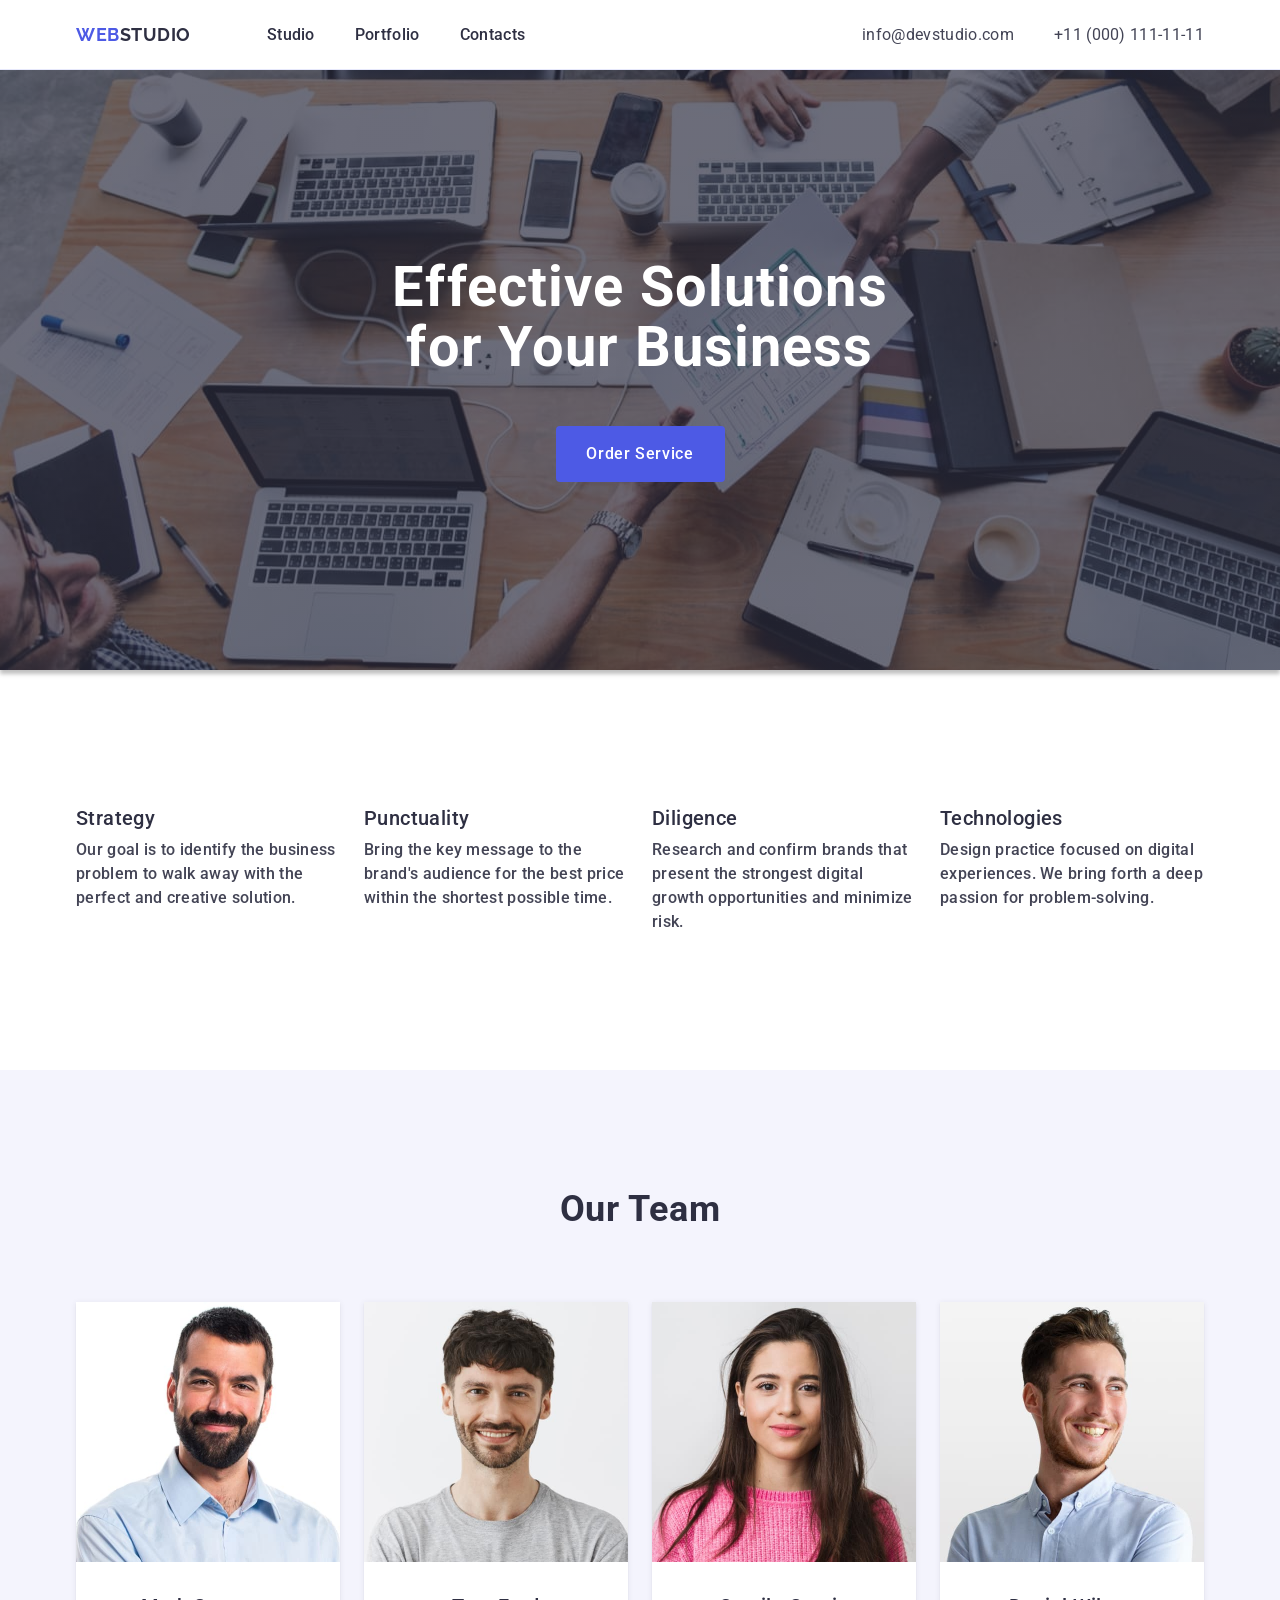
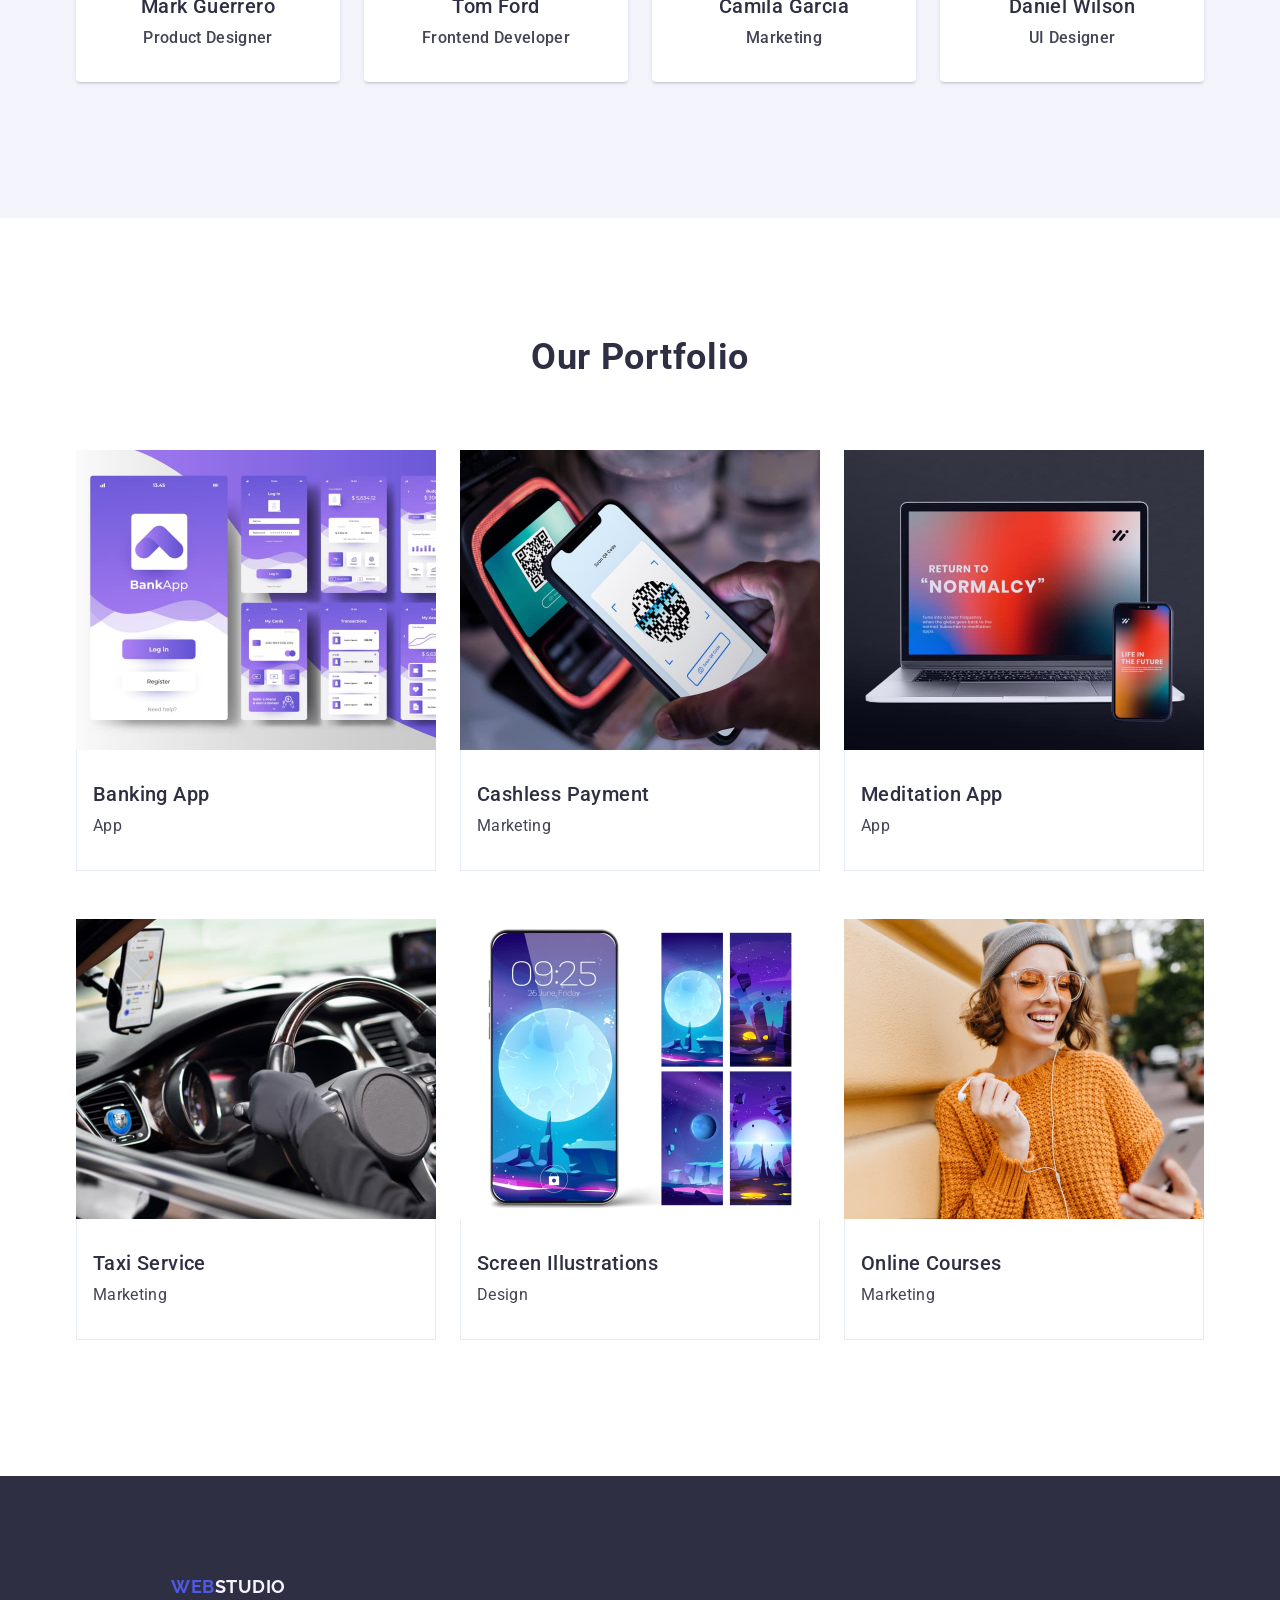
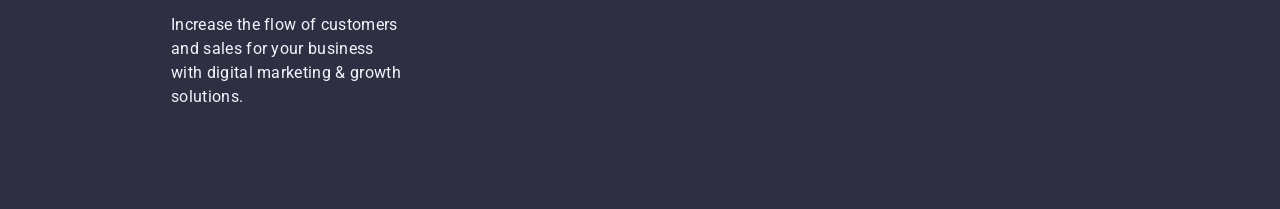
==== index.html @ b18b0916 "add files" ====
<!DOCTYPE html>
<html lang="en">
  <head>
    <meta charset="UTF-8" />
    <meta name="viewport" content="width=device-width, initial-scale=1.0" />
    <link rel="preconnect" href="https://fonts.googleapis.com" />
    <link rel="preconnect" href="https://fonts.gstatic.com" crossorigin />
    <link
      href="https://fonts.googleapis.com/css2?family=Raleway:ital,wght@0,700;1,700&family=Roboto:ital,wght@0,100..900;1,100..900&display=swap"
      rel="stylesheet"
    />
    <title>Document</title>
    <link
      rel="stylesheet"
      href="https://cdnjs.cloudflare.com/ajax/libs/modern-normalize/3.0.1/modern-normalize.min.css"
      integrity="sha512-q6WgHqiHlKyOqslT/lgBgodhd03Wp4BEqKeW6nNtlOY4quzyG3VoQKFrieaCeSnuVseNKRGpGeDU3qPmabCANg=="
      crossorigin="anonymous"
      referrerpolicy="no-referrer"
    />
    <link rel="stylesheet" href="./css/style.css" />
    <link rel="stylesheet" href="demo-files/demo.css" />
  </head>
  <body>
    <header class="page-header">
      <div class="container">
        <nav class="nav-header">
          <a href="./index.html" class="logo-header"
            >Web<span class="color">Studio</span></a
          >
          <ul class="nav-header-list">
            <li>
              <a href="./index.html" class="nav-header-item">Studio</a>
            </li>
            <li>
              <a href="#portfolio" class="nav-header-item">Portfolio</a>
            </li>
            <li>
              <a href="" class="nav-header-item">Contacts</a>
            </li>
          </ul>
        </nav>
        <address class="address-header">
          <ul class="address-header-list">
            <li>
              <a href="mailto:info@devstudio.com" class="address-item"
                >info@devstudio.com</a
              >
            </li>
            <li>
              <a href="tel:+110001111111" class="address-item"
                >+11 (000) 111-11-11</a
              >
            </li>
          </ul>
        </address>
      </div>
    </header>
    <main>
      <section class="main-section">
        <div class="container">
          <h1 class="main-section-text">
            Effective Solutions for Your Business
          </h1>
          <button type="button" class="main-section-button">
            Order Service
          </button>
        </div>
      </section>
      <!--Second section-->
      <section class="second-section">
        <div class="container">
          <h2 class="visually-hidden">Our benefits</h2>
          <ul class="second-section-list">
            <li class="second-section-list-item">
              <h3 class="second-section-header">Strategy</h3>
              <p class="second-section-text">
                Our goal is to identify the business problem to walk away with
                the perfect and creative solution.
              </p>
            </li>

            <li class="second-section-list-item">
              <h3 class="second-section-header">Punctuality</h3>
              <p class="second-section-text">
                Bring the key message to the brand's audience for the best price
                within the shortest possible time.
              </p>
            </li>

            <li class="second-section-list-item">
              <h3 class="second-section-header">Diligence</h3>
              <p class="second-section-text">
                Research and confirm brands that present the strongest digital
                growth opportunities and minimize risk.
              </p>
            </li>

            <li class="second-section-list-item">
              <h3 class="second-section-header">Technologies</h3>
              <p class="second-section-text">
                Design practice focused on digital experiences. We bring forth a
                deep passion for problem-solving.
              </p>
            </li>
          </ul>
        </div>
      </section>
      <!--End second section-->
      <section class="team-section">
        <div class="container">
          <h2 class="team-section-header">Our Team</h2>
          <ul class="team-section-list">
            <li class="team-section-item">
              <img
                src="./images/photo-1.jpg"
                alt="Mark Guerrero"
                class="team-image"
              />
              <div class="team-section-item-text">
                <h3 class="team-section-name">Mark Guerrero</h3>
                <p class="team-section-title">Product Designer</p>
              </div>
            </li>
            <li class="team-section-item">
              <img
                src="./images/photo-2.jpg"
                alt="Tom Ford"
                class="team-image"
              />
              <div class="team-section-item-text">
                <h3 class="team-section-name">Tom Ford</h3>
                <p class="team-section-title">Frontend Developer</p>
              </div>
            </li>
            <li class="team-section-item">
              <img
                src="./images/photo-3.jpg"
                alt="Camila Garcia"
                class="team-image"
              />
              <div class="team-section-item-text">
                <h3 class="team-section-name">Camila Garcia</h3>
                <p class="team-section-title">Marketing</p>
              </div>
            </li>
            <li class="team-section-item">
              <img
                src="./images/photo-4.jpg"
                alt="Daniel Wilson"
                class="team-image"
              />
              <div class="team-section-item-text">
                <h3 class="team-section-name">Daniel Wilson</h3>
                <p class="team-section-title">UI Designer</p>
              </div>
            </li>
          </ul>
        </div>
      </section>
      <!--Portfolio section-->
      <section class="portfolio-section" id="portfolio">
        <div class="container">
          <h2 class="portfolio-section-header">Our portfolio</h2>
          <ul class="portfolio-section-list">
            <li class="portfolio-section-list-item">
              <img
                src="./images/portfolio1.jpg"
                alt="Banking App"
                class="portfolio-image"
              />
              <div class="portfolio-section-item-text-together">
                <h3 class="portfolio-section-item-header">Banking App</h3>
                <p class="portfolio-cection-item-txt">App</p>
              </div>
            </li>
            <li class="portfolio-section-list-item">
              <img
                src="./images/portfolio2.jpg"
                alt="Cashless Payment"
                class="portfolio-image"
              />
              <div class="portfolio-section-item-text-together">
                <h3 class="portfolio-section-item-header">Cashless Payment</h3>
                <p class="portfolio-cection-item-txt">Marketing</p>
              </div>
            </li>
            <li class="portfolio-section-list-item">
              <img
                src="./images/portfolio3.jpg"
                alt="Meditation App"
                class="portfolio-image"
              />
              <div class="portfolio-section-item-text-together">
                <h3 class="portfolio-section-item-header">Meditation App</h3>
                <p class="portfolio-cection-item-txt">App</p>
              </div>
            </li>
            <li class="portfolio-section-list-item">
              <img
                src="./images/portfolio4.jpg"
                alt="Taxi Service"
                class="portfolio-image"
              />
              <div class="portfolio-section-item-text-together">
                <h3 class="portfolio-section-item-header">Taxi Service</h3>
                <p class="portfolio-cection-item-txt">Marketing</p>
              </div>
            </li>
            <li class="portfolio-section-list-item">
              <img
                src="./images/portfolio5.jpg"
                alt="Screen Illustrations"
                class="portfolio-image"
              />
              <div class="portfolio-section-item-text-together">
                <h3 class="portfolio-section-item-header">
                  Screen Illustrations
                </h3>
                <p class="portfolio-cection-item-txt">Design</p>
              </div>
            </li>
            <li class="portfolio-section-list-item">
              <img
                src="./images/portfolio6.jpg"
                alt="Online Courses"
                class="portfolio-image"
              />
              <div class="portfolio-section-item-text-together">
                <h3 class="portfolio-section-item-header">Online Courses</h3>
                <p class="portfolio-cection-item-txt">Marketing</p>
              </div>
            </li>
          </ul>
        </div>
      </section>
    </main>
    <footer class="page-footer">
      <div class="container">
        <a href="./index.html" class="logo-footer"
          >Web<span class="color-footer">Studio</span></a
        >
        <p class="txt-footer">
          Increase the flow of customers and sales for your business with
          digital marketing & growth solutions.
        </p>
      </div>
    </footer>
  </body>
</html>
---- css/style.css ----
body {
    background-color: #ffffff;
    color: #434455;
    font-size: 16px;
    line-height: 1,5;
    letter-spacing: 2%;
    font-family: "Roboto", sans-serif;
}

a {
    text-decoration: none;
    color: #434455;
    font-size: 12px;
    line-height: 1,333;
    letter-spacing: 4%;
}

li {
    list-style-type: none;
    margin: 0;
    padding-left: 0;
}

ul {
    padding: 0;
}

a:hover,
a:focus
{
    color: #4D5AE5;
}

.color {
    color: #2e2f42;
}

h1, h2, h3, h4, h5, h6 {
    margin: 0;
}
p {
    margin: 0;
}

img {
    display: block;
}

.visually-hidden {
    position: absolute;
    width: 1px;
    height: 1px;
    margin: -1px;
    border: 0;
    padding: 0;
    white-space: nowrap;
    clip-path: inset(100%);
    clip:rect(0 0 0 0);
    overflow: hidden;
}

.container {
    max-width: 1158px;
    padding-left: 15px;
    padding-right: 15px;
    margin: 0 auto;
}

.page-header {
    border-bottom: 1px solid #e7e9fc;
}

.page-header .container {
    display: flex;
    align-items: center;
}

.logo-header {
    text-transform: uppercase;
    font-family: "Raleway", sans-serif;
    font-weight: 700;
    font-size: 18px;
    line-height: 1.17;
    letter-spacing: 0.03em;
    color: #4d5ae5;
    margin-right: 76px;
    padding: 24px 0;
    margin-right: 76px;
}

.nav-header {
    display: flex;
    align-items: center;
}

.nav-header-list {
    display: flex;
    justify-content: center;
    gap: 40px;
}

.nav-header-item {
    font-weight: 500;
    font-size: 16px;
    line-height: 1.5;
    letter-spacing: 0.02em;
    color: #2e2f42;
    padding: 24px 0;
}

.nav-header:hover,
.nav-header:focus {
    color: #404bbf;
}

.address-header {
    font-style: normal;
    margin-left: auto;
}

.address-header-list {
    display: flex;
    align-items: center;
    gap: 40px;
}

.address-item {
    font-size: 16px;
    line-height: 1.5;
    letter-spacing: 0.02em;
}

.address-item:hover,
.address-item:focus {
    color: #404bbf;
}

.main-section {
    display: flex;
    background-color: #2E2F42;
    color: #ffffff;
    justify-content: center;
    padding-top: 188px;
    padding-bottom: 188px;
    background-image: linear-gradient(to bottom, rgba(46, 47, 66, 70%), rgba(46, 47, 66, 70%)), 
    url(/images/people-office.jpg);
    background-repeat: no-repeat;
    box-shadow: 0px 4px 4px 0pX rgba(0, 0, 0, 0.25);
}

.main-section .container {
    display: flex;
    flex-direction: column;
    align-items: center;
}
.main-section-text {
    font-weight: bold;
    font-size: 56px;
    letter-spacing: 0.02em;
    line-height: 1.07;
    margin-bottom: 48px;
    max-width: 496px;
    text-align: center;
}

.main-section-button {
    font-family: "Roboto", sans-serif;
    color: #ffffff;
    background-color: #4D5AE5;
    cursor: pointer;
    font-weight: 500;
    font-size: 16px;
    line-height: 1.5;
    letter-spacing: 0.04em;
    display: block;
    min-width: 169px;
    height: 56px;
    border: none;
    border-radius: 4px;
}

.main-section-button:hover,
.main-section-button:focus {
    background-color: #404BBF;
}

.second-section {
    display: flex;
    padding: 120px 0;
    justify-content: center;
}


.second-section-list {
    display: flex;
    gap: 24px;
}


.second-section-list-item {
    flex-basis: calc((100% - 72px) / 4);
}

.second-section-header {
    font-weight: 500;
    font-size: 20px;
    line-height: 1.2;
    text-align: center;
    letter-spacing: 0.02em;
    text-transform: capitalize;
    color: #2e2f42;
    margin-bottom: 8px;
    text-align: left;
}

.second-section-text {
    font-weight: 500;
    font-size: 16px;
    letter-spacing: 0.02em;
    line-height: 1.5;
    color: #434455;
}

.team-section {
    display: flex;
    background-color: #F4F4FD;
    text-align: center;
    padding: 120px 0;
    align-items: center;
    justify-content: center;
}

.team-section-list {
    display: flex;
    gap: 24px;
}

.team-section-item {
    width: calc((100% - 72px) / 4);
    background-color: #FFFFFF;
    border-radius: 0 0 4px 4px;
    box-shadow: 0px 1px 6px 0px rgba(46, 47, 66, 0.08),
    0px 1px 1px 0px rgba(46, 47, 66, 0.08),
    0px 2px 1px 0px rgba(46, 47, 66, 0.08);

}

.team-section-header {
    font-size: 36px;
    line-height: 1.11;
    text-align: center;
    letter-spacing: 0.02em;
    text-transform: capitalize;
    color: #2e2f42;
    margin-bottom: 72px;
}

.team-image {
    max-width: 100%;
}
.team-section-item-text {
    padding-top: 32px;
    padding-bottom: 32px;
}
.team-section-name {
    font-weight: 500;
    font-size: 20px;
    letter-spacing: 0.02em;
    line-height: 1.2;
    color: #2e2f42;
    margin-bottom: 8px;
    text-align: center;
}

.team-section-title {
    font-weight: 500;
    font-size: 16px;
    letter-spacing: 0.02em;
    line-height: 1.5;
    color: #434455;
    text-align: center;
}

.portfolio-section {
    padding: 120px 0;
}

.portfolio-section-header {
    font-size: 36px;
    line-height: 1.11;
    letter-spacing: 0.02em;
    text-transform: capitalize;
    color: #2e2f42;
    margin-bottom: 72px;
    text-align: center;
}

.portfolio-section-list {
    display: flex;
    flex-wrap: wrap;
    row-gap: 48px;
    column-gap: 24px;
}

.portfolio-section-list-item {
    width: calc((100% - 48px) / 3);
    transition-property: box-shadow;
}

.portfolio-section-list-item:hover {
    box-shadow: 0 2px 1px 0 rgba(46, 47, 66, 0.08), 0 1px 1px 0 rgba(46, 47, 66, 0.16), 0 1px 6px 0 rgba(46, 47, 66, 0.08);
}

.portfolio-image {
    max-width: 100%;
}

.portfolio-section-item-text-together {
    box-sizing: border-box;
    padding: 32px 16px;
    border: 1px solid #e7e9fc;
    border-top: none;
}

.portfolio-section-item-header {
    font-weight: 500;
    font-size: 20px;
    letter-spacing: 0.02em;
    line-height: 1.2;
    color: #2e2f42;
    text-align: left;
    margin-bottom: 8px;
}

.portfolio-cection-item-txt {
    font-size: 16px;
    line-height: 1.5;
    letter-spacing: 0.02em;
    text-align: left;
}

.page-footer {
    background-color: #2E2F42;
    padding-top: 100px;
    padding-bottom: 100px;
}

.page-footer .container {
    margin-left: 156px;
    max-width: 264px;
}

.logo-footer {
    display: inline-block;
    margin-bottom: 16px;
    text-transform: uppercase;
    font-family: "Raleway", sans-serif;
    font-weight: 700;
    font-size: 18px;
    line-height: 1.17;
    letter-spacing: 0.03em;
    color: #4d5ae5;
}

.color-footer {
    color:#f4f4fd
}

.txt-footer {
    line-height: 1.5;
    color:#F4F4FD;
    letter-spacing: 0.02em;
}
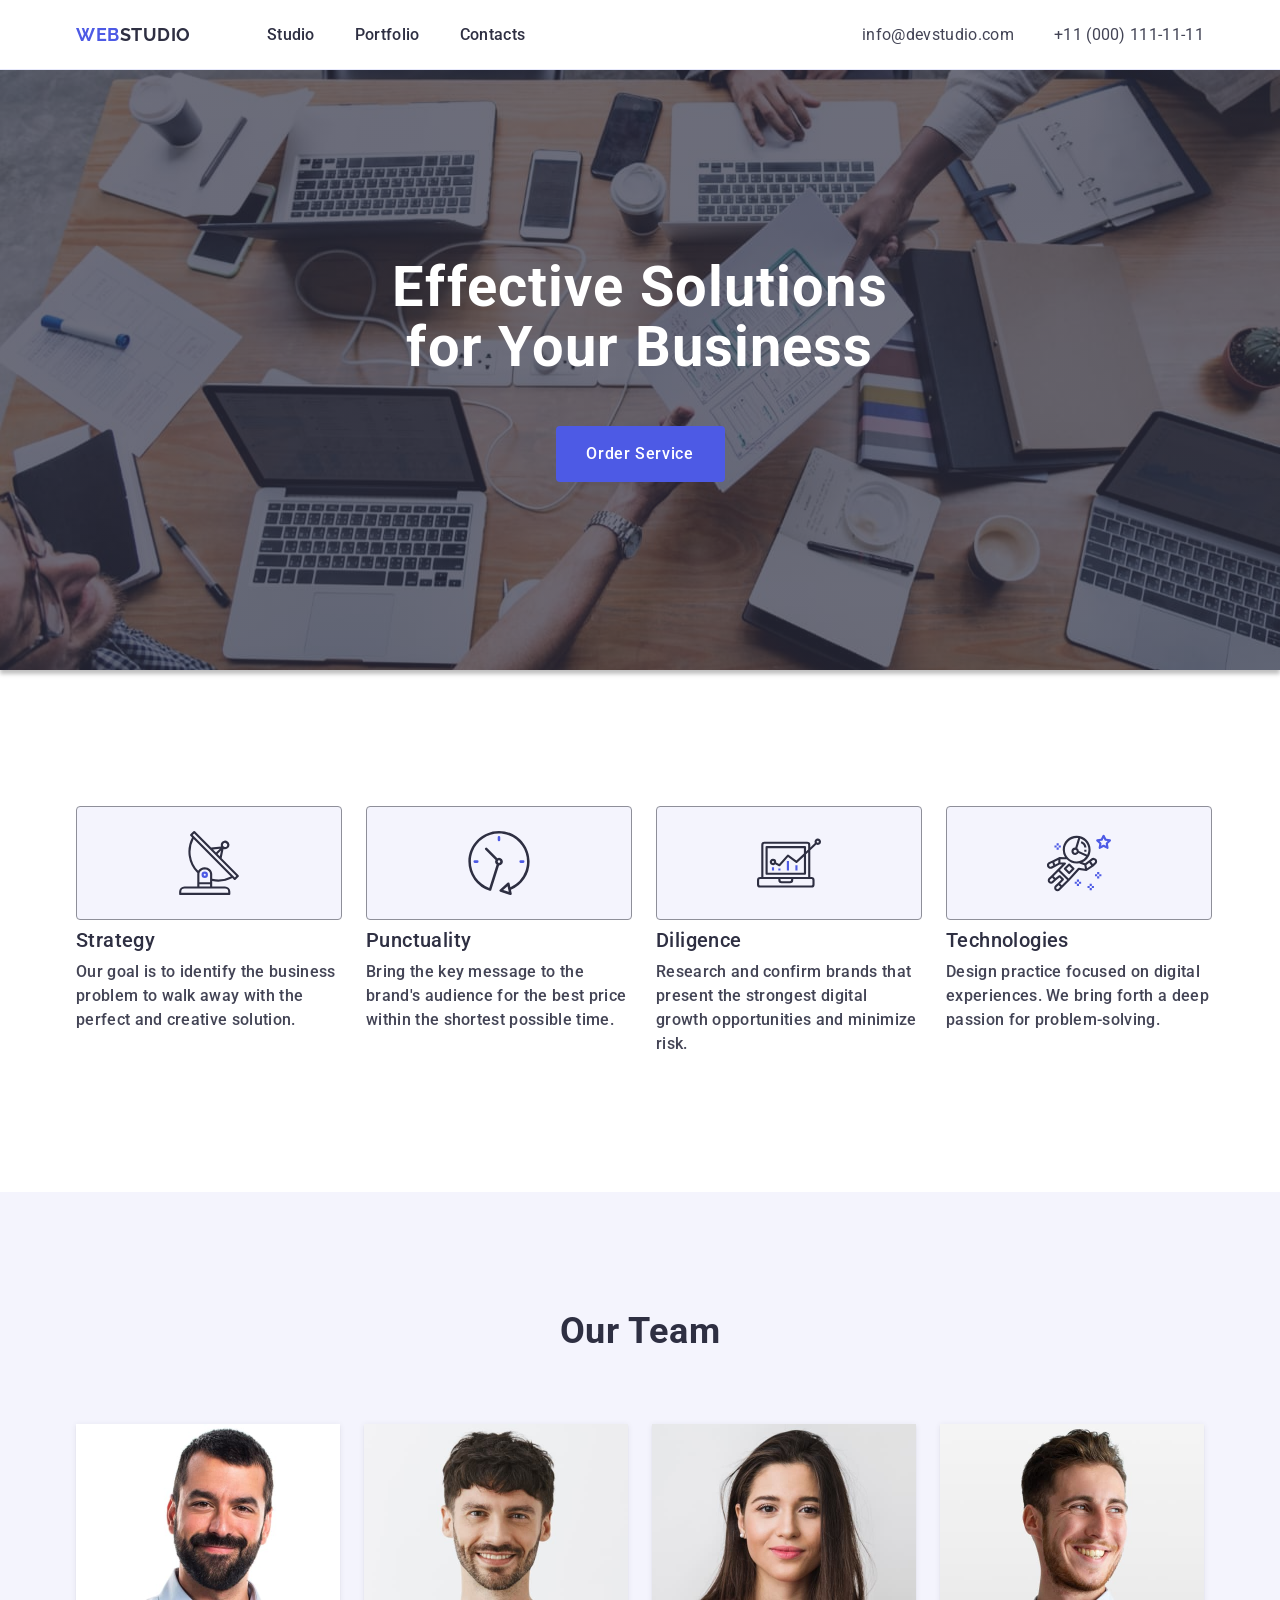
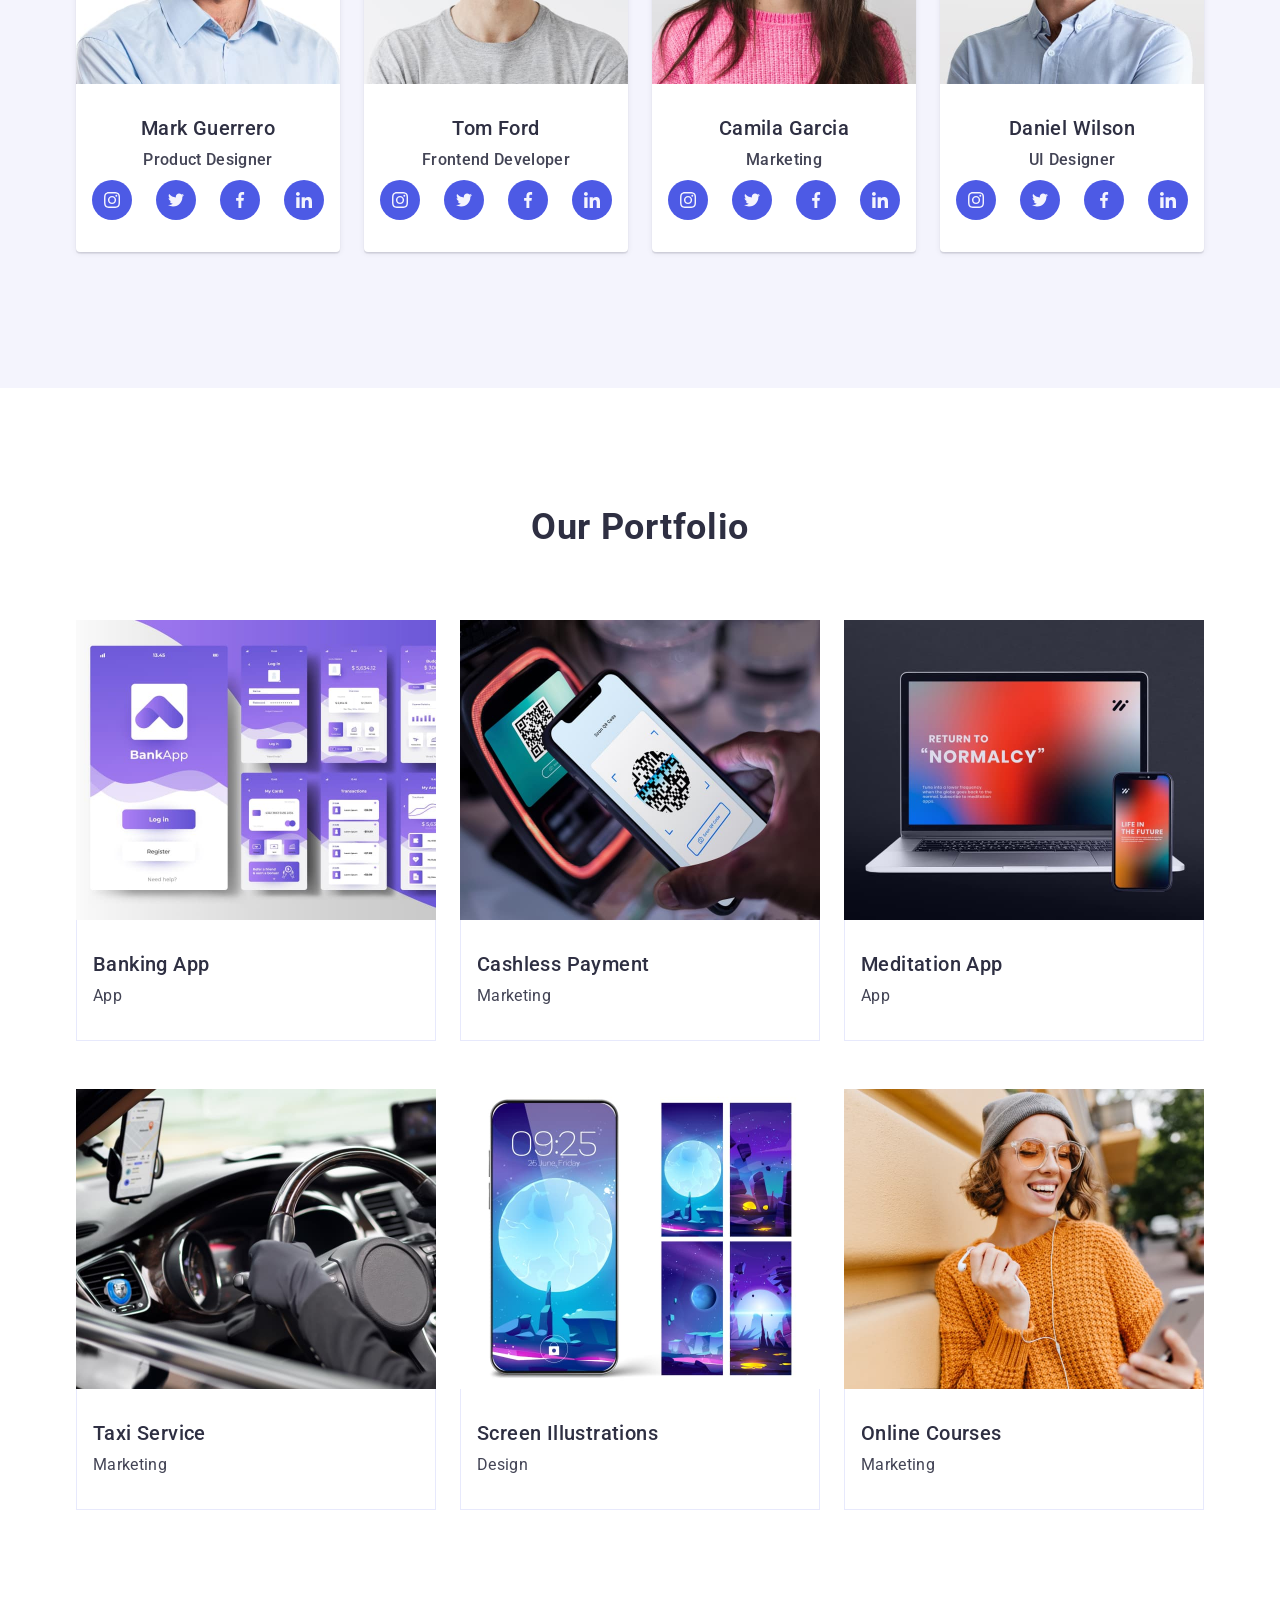
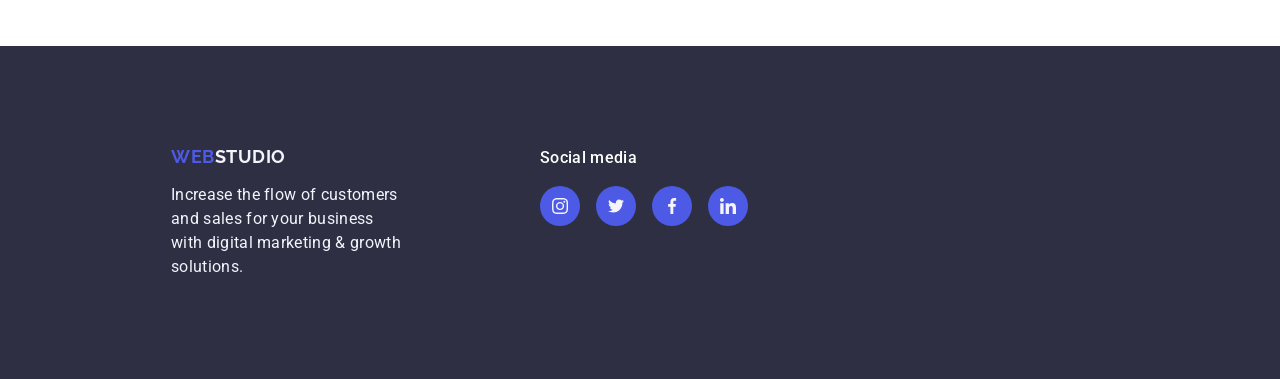
==== commit 4b43c16d: "add files" ====
--- a/index.html
+++ b/index.html
@@ -18,7 +18,6 @@
       referrerpolicy="no-referrer"
     />
     <link rel="stylesheet" href="./css/style.css" />
-    <link rel="stylesheet" href="demo-files/demo.css" />
   </head>
   <body>
     <header class="page-header">
@@ -72,6 +71,11 @@
           <h2 class="visually-hidden">Our benefits</h2>
           <ul class="second-section-list">
             <li class="second-section-list-item">
+              <div class="second-section-picture">
+                <svg class="icon" width="64" height="64">
+                  <use href="./images/icons/symbol-defs.svg#icon-antenna"></use>
+                </svg>
+              </div>
               <h3 class="second-section-header">Strategy</h3>
               <p class="second-section-text">
                 Our goal is to identify the business problem to walk away with
@@ -80,6 +84,11 @@
             </li>
 
             <li class="second-section-list-item">
+              <div class="second-section-picture">
+                <svg class="icon" width="64" height="64">
+                  <use href="./images/icons/symbol-defs.svg#icon-clock"></use>
+                </svg>
+              </div>
               <h3 class="second-section-header">Punctuality</h3>
               <p class="second-section-text">
                 Bring the key message to the brand's audience for the best price
@@ -88,6 +97,11 @@
             </li>
 
             <li class="second-section-list-item">
+              <div class="second-section-picture">
+                <svg class="icon" width="64" height="64">
+                  <use href="./images/icons/symbol-defs.svg#icon-diagram"></use>
+                </svg>
+              </div>
               <h3 class="second-section-header">Diligence</h3>
               <p class="second-section-text">
                 Research and confirm brands that present the strongest digital
@@ -96,6 +110,13 @@
             </li>
 
             <li class="second-section-list-item">
+              <div class="second-section-picture">
+                <svg class="icon" width="64" height="64">
+                  <use
+                    href="./images/icons/symbol-defs.svg#icon-astronaut"
+                  ></use>
+                </svg>
+              </div>
               <h3 class="second-section-header">Technologies</h3>
               <p class="second-section-text">
                 Design practice focused on digital experiences. We bring forth a
@@ -119,6 +140,36 @@
               <div class="team-section-item-text">
                 <h3 class="team-section-name">Mark Guerrero</h3>
                 <p class="team-section-title">Product Designer</p>
+                <ul class="team-sosial-media-list">
+                  <li class="team-sosial-media-list-item">
+                    <svg width="16" heigh="16">
+                      <use
+                        href="./images/icons/symbol-defs.svg#icon-instagram"
+                      ></use>
+                    </svg>
+                  </li>
+                  <li class="team-sosial-media-list-item">
+                    <svg width="16" heigh="16">
+                      <use
+                        href="./images/icons/symbol-defs.svg#icon-twitter"
+                      ></use>
+                    </svg>
+                  </li>
+                  <li class="team-sosial-media-list-item">
+                    <svg width="16" heigh="16">
+                      <use
+                        href="./images/icons/symbol-defs.svg#icon-facebook"
+                      ></use>
+                    </svg>
+                  </li>
+                  <li class="team-sosial-media-list-item">
+                    <svg width="16" heigh="16">
+                      <use
+                        href="./images/icons/symbol-defs.svg#icon-linkedin"
+                      ></use>
+                    </svg>
+                  </li>
+                </ul>
               </div>
             </li>
             <li class="team-section-item">
@@ -130,6 +181,36 @@
               <div class="team-section-item-text">
                 <h3 class="team-section-name">Tom Ford</h3>
                 <p class="team-section-title">Frontend Developer</p>
+                <ul class="team-sosial-media-list">
+                  <li class="team-sosial-media-list-item">
+                    <svg width="16" heigh="16">
+                      <use
+                        href="./images/icons/symbol-defs.svg#icon-instagram"
+                      ></use>
+                    </svg>
+                  </li>
+                  <li class="team-sosial-media-list-item">
+                    <svg width="16" heigh="16">
+                      <use
+                        href="./images/icons/symbol-defs.svg#icon-twitter"
+                      ></use>
+                    </svg>
+                  </li>
+                  <li class="team-sosial-media-list-item">
+                    <svg width="16" heigh="16">
+                      <use
+                        href="./images/icons/symbol-defs.svg#icon-facebook"
+                      ></use>
+                    </svg>
+                  </li>
+                  <li class="team-sosial-media-list-item">
+                    <svg width="16" heigh="16">
+                      <use
+                        href="./images/icons/symbol-defs.svg#icon-linkedin"
+                      ></use>
+                    </svg>
+                  </li>
+                </ul>
               </div>
             </li>
             <li class="team-section-item">
@@ -141,6 +222,36 @@
               <div class="team-section-item-text">
                 <h3 class="team-section-name">Camila Garcia</h3>
                 <p class="team-section-title">Marketing</p>
+                <ul class="team-sosial-media-list">
+                  <li class="team-sosial-media-list-item">
+                    <svg width="16" heigh="16">
+                      <use
+                        href="./images/icons/symbol-defs.svg#icon-instagram"
+                      ></use>
+                    </svg>
+                  </li>
+                  <li class="team-sosial-media-list-item">
+                    <svg width="16" heigh="16">
+                      <use
+                        href="./images/icons/symbol-defs.svg#icon-twitter"
+                      ></use>
+                    </svg>
+                  </li>
+                  <li class="team-sosial-media-list-item">
+                    <svg width="16" heigh="16">
+                      <use
+                        href="./images/icons/symbol-defs.svg#icon-facebook"
+                      ></use>
+                    </svg>
+                  </li>
+                  <li class="team-sosial-media-list-item">
+                    <svg width="16" heigh="16">
+                      <use
+                        href="./images/icons/symbol-defs.svg#icon-linkedin"
+                      ></use>
+                    </svg>
+                  </li>
+                </ul>
               </div>
             </li>
             <li class="team-section-item">
@@ -152,6 +263,36 @@
               <div class="team-section-item-text">
                 <h3 class="team-section-name">Daniel Wilson</h3>
                 <p class="team-section-title">UI Designer</p>
+                <ul class="team-sosial-media-list">
+                  <li class="team-sosial-media-list-item">
+                    <svg width="16" heigh="16">
+                      <use
+                        href="./images/icons/symbol-defs.svg#icon-instagram"
+                      ></use>
+                    </svg>
+                  </li>
+                  <li class="team-sosial-media-list-item">
+                    <svg width="16" heigh="16">
+                      <use
+                        href="./images/icons/symbol-defs.svg#icon-twitter"
+                      ></use>
+                    </svg>
+                  </li>
+                  <li class="team-sosial-media-list-item">
+                    <svg width="16" heigh="16">
+                      <use
+                        href="./images/icons/symbol-defs.svg#icon-facebook"
+                      ></use>
+                    </svg>
+                  </li>
+                  <li class="team-sosial-media-list-item">
+                    <svg width="16" heigh="16">
+                      <use
+                        href="./images/icons/symbol-defs.svg#icon-linkedin"
+                      ></use>
+                    </svg>
+                  </li>
+                </ul>
               </div>
             </li>
           </ul>
@@ -235,7 +376,7 @@
       </section>
     </main>
     <footer class="page-footer">
-      <div class="container">
+      <div class="container footer-container">
         <a href="./index.html" class="logo-footer"
           >Web<span class="color-footer">Studio</span></a
         >
@@ -244,6 +385,31 @@
           digital marketing & growth solutions.
         </p>
       </div>
+      <div class="footer-sosial-media">
+        <h5 class="footer-sosial-media-title">Social media</h5>
+        <ul class="footer-sosial-media-list">
+          <li class="footer-sosial-media-list-item">
+            <svg width="16" heigh="16">
+              <use href="./images/icons/symbol-defs.svg#icon-instagram"></use>
+            </svg>
+          </li>
+          <li class="footer-sosial-media-list-item">
+            <svg width="16" heigh="16">
+              <use href="./images/icons/symbol-defs.svg#icon-twitter"></use>
+            </svg>
+          </li>
+          <li class="footer-sosial-media-list-item">
+            <svg width="16" heigh="16">
+              <use href="./images/icons/symbol-defs.svg#icon-facebook"></use>
+            </svg>
+          </li>
+          <li class="footer-sosial-media-list-item">
+            <svg width="16" heigh="16">
+              <use href="./images/icons/symbol-defs.svg#icon-linkedin"></use>
+            </svg>
+          </li>
+        </ul>
+      </div>
     </footer>
   </body>
 </html>
--- a/css/style.css
+++ b/css/style.css
@@ -142,8 +142,8 @@
     justify-content: center;
     padding-top: 188px;
     padding-bottom: 188px;
-    background-image: linear-gradient(to bottom, rgba(46, 47, 66, 70%), rgba(46, 47, 66, 70%)), 
-    url(/images/people-office.jpg);
+    background-image: linear-gradient(rgba(46, 47, 66, 70%), rgba(46, 47, 66, 70%)), 
+    url(../images/people-office.jpg);
     background-repeat: no-repeat;
     box-shadow: 0px 4px 4px 0pX rgba(0, 0, 0, 0.25);
 }
@@ -201,6 +201,21 @@
     flex-basis: calc((100% - 72px) / 4);
 }
 
+.second-section-picture {
+    box-sizing: border-box;
+    border: 1px solid #8E8F99;
+    border-radius: 4px;
+    display: flex;
+    align-items: center;
+    justify-content: center;
+    margin-bottom: 8px;
+    padding: 24px 100px;
+    background-color: #F4F4FD;
+}
+
+.icon {
+   
+}
 .second-section-header {
     font-weight: 500;
     font-size: 20px;
@@ -261,6 +276,8 @@
 .team-section-item-text {
     padding-top: 32px;
     padding-bottom: 32px;
+    padding-right: 16px;
+    padding-left: 16px;
 }
 .team-section-name {
     font-weight: 500;
@@ -279,6 +296,23 @@
     line-height: 1.5;
     color: #434455;
     text-align: center;
+    margin-bottom: 8px;
+}
+
+.team-sosial-media-list {
+    display: flex;
+    gap: 24px;
+    padding: 0;
+}
+
+.team-sosial-media-list-item {
+    border-radius: 50%;
+    width: 40px;
+    height: 40px;
+    display: flex;
+    align-items: center;
+    justify-content: center;
+    background-color: #4D5AE5;
 }
 
 .portfolio-section {
@@ -343,11 +377,14 @@
     background-color: #2E2F42;
     padding-top: 100px;
     padding-bottom: 100px;
-}
-
-.page-footer .container {
+    display: flex;
+    text-align: start;
+}
+
+.footer-container {
     margin-left: 156px;
     max-width: 264px;
+    margin-right: 120px;
 }
 
 .logo-footer {
@@ -371,3 +408,27 @@
     color:#F4F4FD;
     letter-spacing: 0.02em;
 }
+
+.footer-sosial-media-title {
+    font-weight: 500;
+    font-size: 16px;
+    line-height: 150%;
+    letter-spacing: 0.02em;
+    color: #ffffff;
+}
+
+.footer-sosial-media-list {
+    display: flex;
+    gap: 16px;
+    padding: 0;
+}
+
+.footer-sosial-media-list-item {
+    border-radius: 50%;
+    width: 40px;
+    height: 40px;
+    display: flex;
+    align-items: center;
+    justify-content: center;
+    background-color: #4D5AE5;
+}
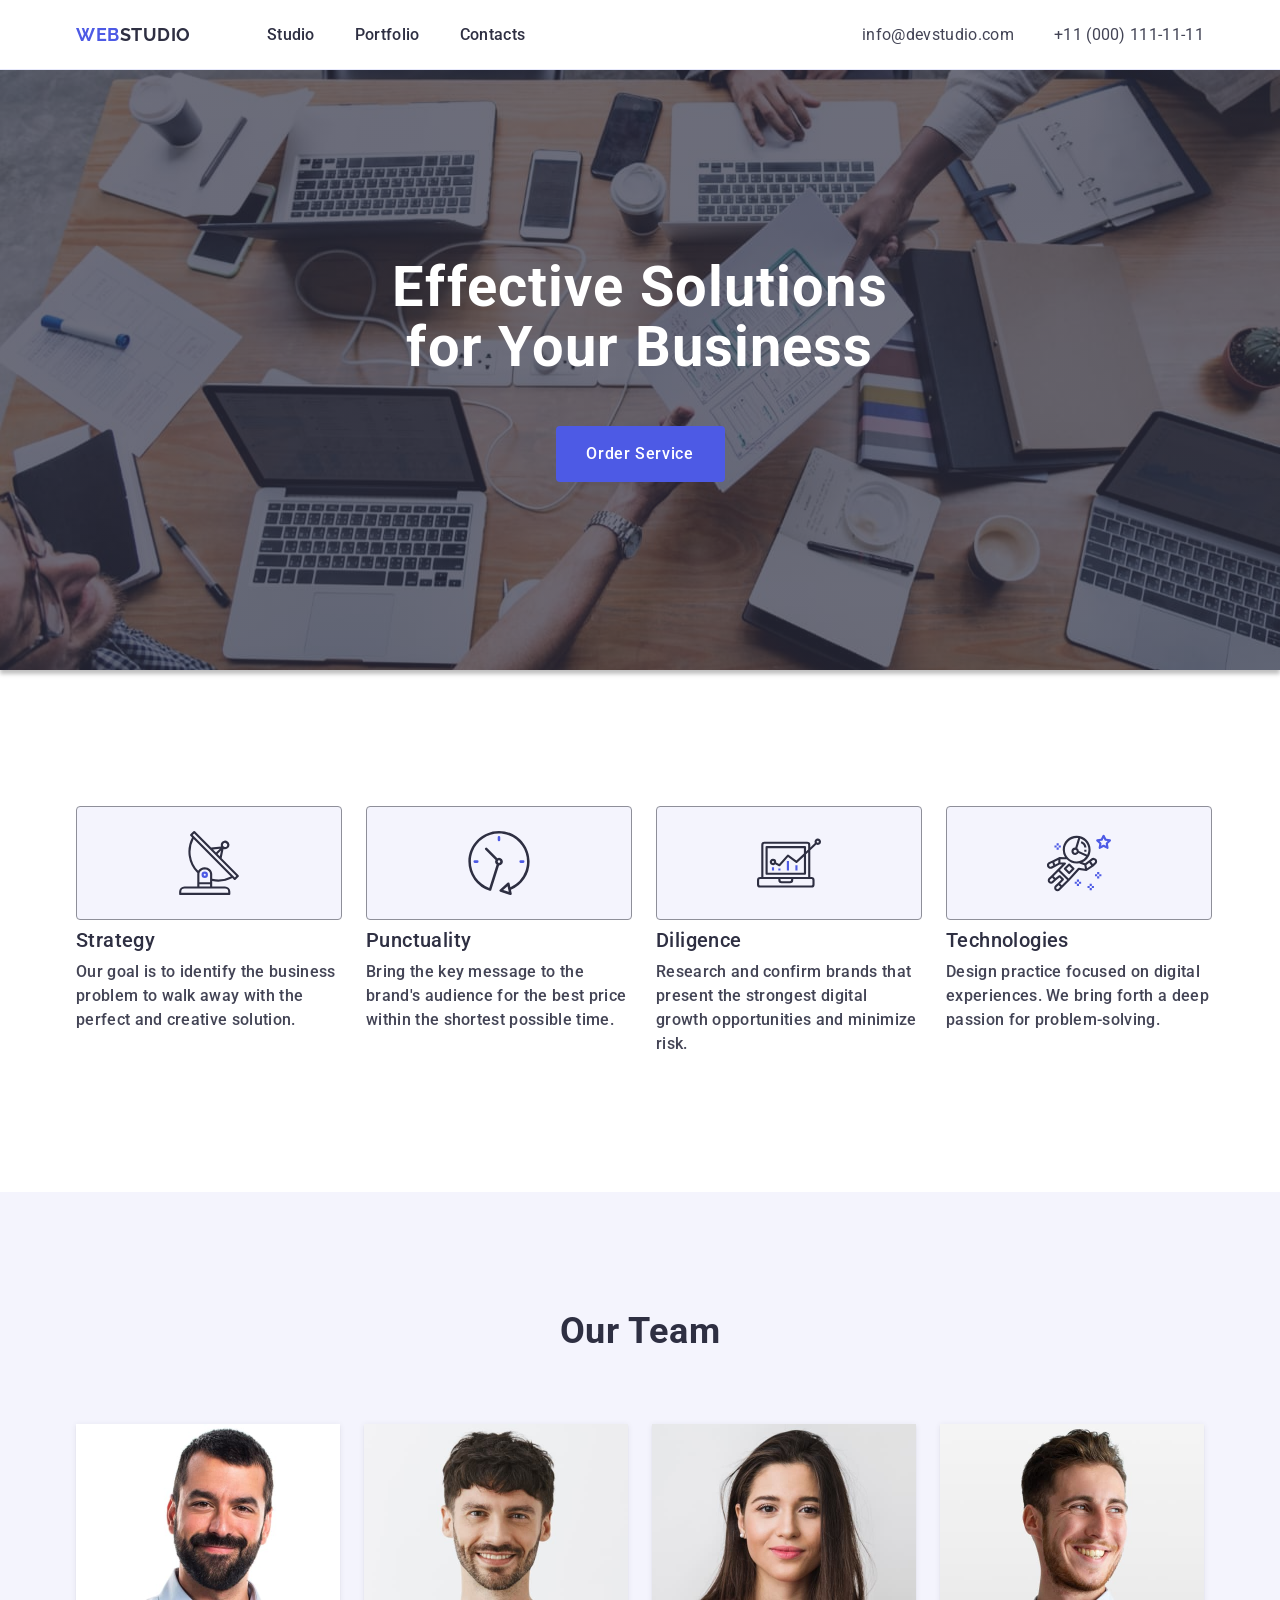
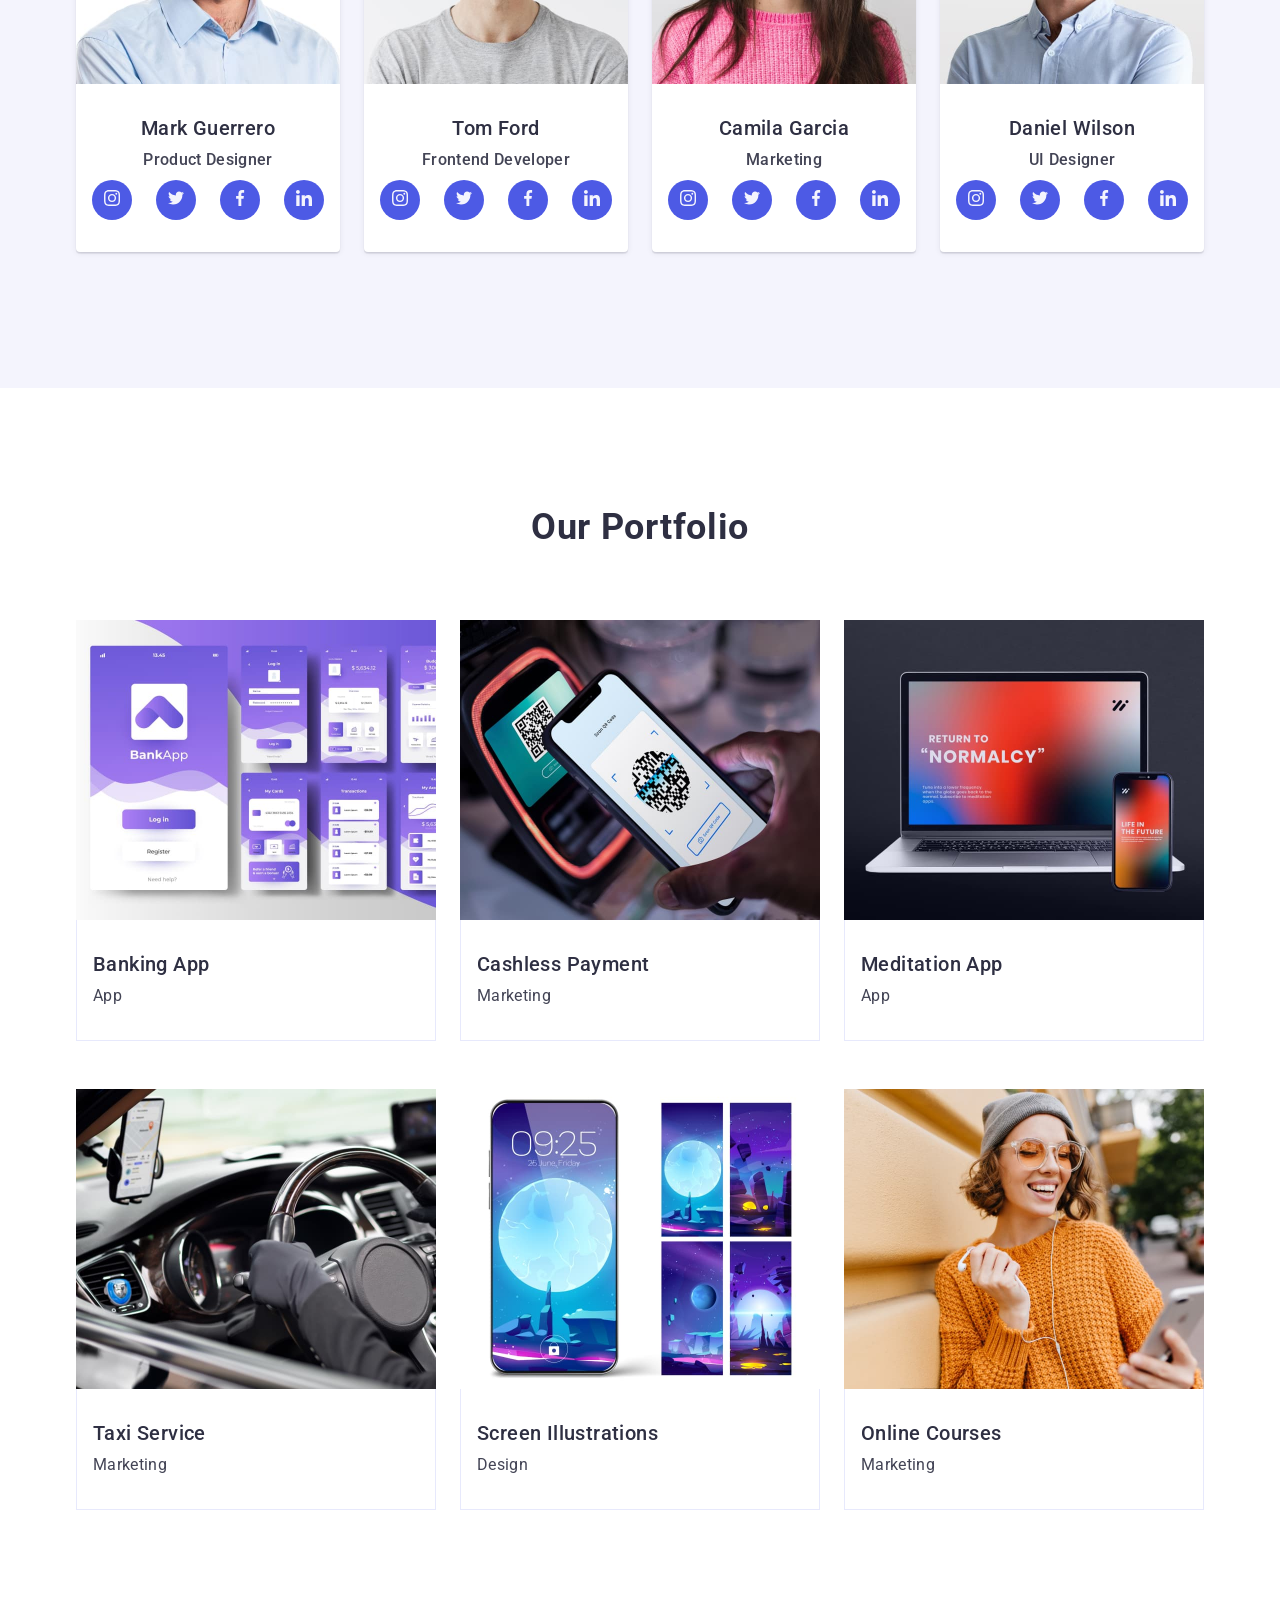
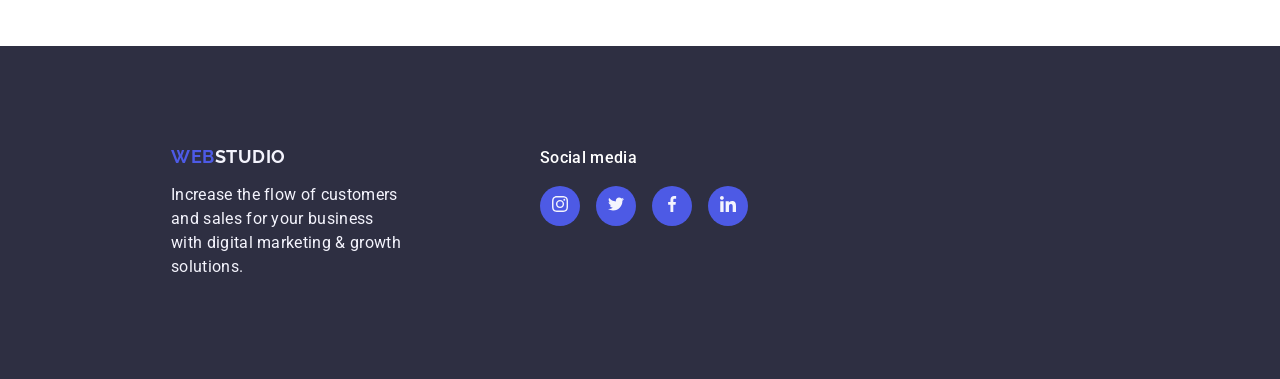
==== commit bcb82cb4: "modified files" ====
--- a/index.html
+++ b/index.html
@@ -142,32 +142,52 @@
                 <p class="team-section-title">Product Designer</p>
                 <ul class="team-sosial-media-list">
                   <li class="team-sosial-media-list-item">
-                    <svg width="16" heigh="16">
-                      <use
-                        href="./images/icons/symbol-defs.svg#icon-instagram"
-                      ></use>
-                    </svg>
-                  </li>
-                  <li class="team-sosial-media-list-item">
-                    <svg width="16" heigh="16">
-                      <use
-                        href="./images/icons/symbol-defs.svg#icon-twitter"
-                      ></use>
-                    </svg>
-                  </li>
-                  <li class="team-sosial-media-list-item">
-                    <svg width="16" heigh="16">
-                      <use
-                        href="./images/icons/symbol-defs.svg#icon-facebook"
-                      ></use>
-                    </svg>
-                  </li>
-                  <li class="team-sosial-media-list-item">
-                    <svg width="16" heigh="16">
-                      <use
-                        href="./images/icons/symbol-defs.svg#icon-linkedin"
-                      ></use>
-                    </svg>
+                    <a
+                      href="https://www.instagram.com/"
+                      class="team-sosial-media-list-link"
+                    >
+                      <svg width="16" height="16">
+                        <use
+                          href="./images/icons/symbol-defs.svg#icon-instagram"
+                        ></use>
+                      </svg>
+                    </a>
+                  </li>
+                  <li class="team-sosial-media-list-item">
+                    <a
+                      href="https://twitter.com"
+                      class="team-sosial-media-list-link"
+                    >
+                      <svg width="16" height="16">
+                        <use
+                          href="./images/icons/symbol-defs.svg#icon-twitter"
+                        ></use>
+                      </svg>
+                    </a>
+                  </li>
+                  <li class="team-sosial-media-list-item">
+                    <a
+                      href="https://facebook.com/"
+                      class="team-sosial-media-list-link"
+                    >
+                      <svg width="16" height="16">
+                        <use
+                          href="./images/icons/symbol-defs.svg#icon-facebook"
+                        ></use>
+                      </svg>
+                    </a>
+                  </li>
+                  <li class="team-sosial-media-list-item">
+                    <a
+                      href="https://www.linkedin.com/"
+                      class="team-sosial-media-list-link"
+                    >
+                      <svg width="16" height="16">
+                        <use
+                          href="./images/icons/symbol-defs.svg#icon-linkedin"
+                        ></use>
+                      </svg>
+                    </a>
                   </li>
                 </ul>
               </div>
@@ -183,32 +203,51 @@
                 <p class="team-section-title">Frontend Developer</p>
                 <ul class="team-sosial-media-list">
                   <li class="team-sosial-media-list-item">
-                    <svg width="16" heigh="16">
-                      <use
-                        href="./images/icons/symbol-defs.svg#icon-instagram"
-                      ></use>
-                    </svg>
-                  </li>
-                  <li class="team-sosial-media-list-item">
-                    <svg width="16" heigh="16">
-                      <use
-                        href="./images/icons/symbol-defs.svg#icon-twitter"
-                      ></use>
-                    </svg>
-                  </li>
-                  <li class="team-sosial-media-list-item">
-                    <svg width="16" heigh="16">
-                      <use
-                        href="./images/icons/symbol-defs.svg#icon-facebook"
-                      ></use>
-                    </svg>
-                  </li>
-                  <li class="team-sosial-media-list-item">
-                    <svg width="16" heigh="16">
-                      <use
-                        href="./images/icons/symbol-defs.svg#icon-linkedin"
-                      ></use>
-                    </svg>
+                    <a
+                      href="https://www.instagram.com/"
+                      class="team-sosial-media-list-link"
+                    >
+                      <svg width="16" heigh="16">
+                        <use
+                          href="./images/icons/symbol-defs.svg#icon-instagram"
+                        ></use>
+                      </svg>
+                    </a>
+                  </li>
+                  <li class="team-sosial-media-list-item">
+                    <a
+                      href="https://twitter.com"
+                      class="team-sosial-media-list-link"
+                      ><svg width="16" heigh="16">
+                        <use
+                          href="./images/icons/symbol-defs.svg#icon-twitter"
+                        ></use>
+                      </svg>
+                    </a>
+                  </li>
+                  <li class="team-sosial-media-list-item">
+                    <a
+                      href="https://facebook.com/"
+                      class="team-sosial-media-list-link"
+                    >
+                      <svg width="16" heigh="16">
+                        <use
+                          href="./images/icons/symbol-defs.svg#icon-facebook"
+                        ></use>
+                      </svg>
+                    </a>
+                  </li>
+                  <li class="team-sosial-media-list-item">
+                    <a
+                      href="https://www.linkedin.com/"
+                      class="team-sosial-media-list-link"
+                    >
+                      <svg width="16" heigh="16">
+                        <use
+                          href="./images/icons/symbol-defs.svg#icon-linkedin"
+                        ></use>
+                      </svg>
+                    </a>
                   </li>
                 </ul>
               </div>
@@ -224,32 +263,51 @@
                 <p class="team-section-title">Marketing</p>
                 <ul class="team-sosial-media-list">
                   <li class="team-sosial-media-list-item">
-                    <svg width="16" heigh="16">
-                      <use
-                        href="./images/icons/symbol-defs.svg#icon-instagram"
-                      ></use>
-                    </svg>
-                  </li>
-                  <li class="team-sosial-media-list-item">
-                    <svg width="16" heigh="16">
-                      <use
-                        href="./images/icons/symbol-defs.svg#icon-twitter"
-                      ></use>
-                    </svg>
-                  </li>
-                  <li class="team-sosial-media-list-item">
-                    <svg width="16" heigh="16">
-                      <use
-                        href="./images/icons/symbol-defs.svg#icon-facebook"
-                      ></use>
-                    </svg>
-                  </li>
-                  <li class="team-sosial-media-list-item">
-                    <svg width="16" heigh="16">
-                      <use
-                        href="./images/icons/symbol-defs.svg#icon-linkedin"
-                      ></use>
-                    </svg>
+                    <a
+                      href="https://www.instagram.com/"
+                      class="team-sosial-media-list-link"
+                    >
+                      <svg width="16" heigh="16">
+                        <use
+                          href="./images/icons/symbol-defs.svg#icon-instagram"
+                        ></use>
+                      </svg>
+                    </a>
+                  </li>
+                  <li class="team-sosial-media-list-item">
+                    <a
+                      href="https://twitter.com"
+                      class="team-sosial-media-list-link"
+                    >
+                      <svg width="16" heigh="16">
+                        <use
+                          href="./images/icons/symbol-defs.svg#icon-twitter"
+                        ></use>
+                      </svg>
+                    </a>
+                  </li>
+                  <li class="team-sosial-media-list-item">
+                    <a
+                      href="https://facebook.com/"
+                      class="team-sosial-media-list-link"
+                      ><svg width="16" heigh="16">
+                        <use
+                          href="./images/icons/symbol-defs.svg#icon-facebook"
+                        ></use>
+                      </svg>
+                    </a>
+                  </li>
+                  <li class="team-sosial-media-list-item">
+                    <a
+                      href="https://www.linkedin.com/"
+                      class="team-sosial-media-list-link"
+                    >
+                      <svg width="16" heigh="16">
+                        <use
+                          href="./images/icons/symbol-defs.svg#icon-linkedin"
+                        ></use>
+                      </svg>
+                    </a>
                   </li>
                 </ul>
               </div>
@@ -265,32 +323,52 @@
                 <p class="team-section-title">UI Designer</p>
                 <ul class="team-sosial-media-list">
                   <li class="team-sosial-media-list-item">
-                    <svg width="16" heigh="16">
-                      <use
-                        href="./images/icons/symbol-defs.svg#icon-instagram"
-                      ></use>
-                    </svg>
-                  </li>
-                  <li class="team-sosial-media-list-item">
-                    <svg width="16" heigh="16">
-                      <use
-                        href="./images/icons/symbol-defs.svg#icon-twitter"
-                      ></use>
-                    </svg>
-                  </li>
-                  <li class="team-sosial-media-list-item">
-                    <svg width="16" heigh="16">
-                      <use
-                        href="./images/icons/symbol-defs.svg#icon-facebook"
-                      ></use>
-                    </svg>
-                  </li>
-                  <li class="team-sosial-media-list-item">
-                    <svg width="16" heigh="16">
-                      <use
-                        href="./images/icons/symbol-defs.svg#icon-linkedin"
-                      ></use>
-                    </svg>
+                    <a
+                      href="https://www.instagram.com/"
+                      class="team-sosial-media-list-link"
+                    >
+                      <svg width="16" heigh="16">
+                        <use
+                          href="./images/icons/symbol-defs.svg#icon-instagram"
+                        ></use>
+                      </svg>
+                    </a>
+                  </li>
+                  <li class="team-sosial-media-list-item">
+                    <a
+                      href="https://twitter.com"
+                      class="team-sosial-media-list-link"
+                    >
+                      <svg width="16" heigh="16">
+                        <use
+                          href="./images/icons/symbol-defs.svg#icon-twitter"
+                        ></use>
+                      </svg>
+                    </a>
+                  </li>
+                  <li class="team-sosial-media-list-item">
+                    <a
+                      href="https://facebook.com/"
+                      class="team-sosial-media-list-link"
+                    >
+                      <svg width="16" heigh="16">
+                        <use
+                          href="./images/icons/symbol-defs.svg#icon-facebook"
+                        ></use>
+                      </svg>
+                    </a>
+                  </li>
+                  <li class="team-sosial-media-list-item">
+                    <a
+                      href="https://www.linkedin.com/"
+                      class="team-sosial-media-list-link"
+                    >
+                      <svg width="16" heigh="16">
+                        <use
+                          href="./images/icons/symbol-defs.svg#icon-linkedin"
+                        ></use>
+                      </svg>
+                    </a>
                   </li>
                 </ul>
               </div>
@@ -389,24 +467,32 @@
         <h5 class="footer-sosial-media-title">Social media</h5>
         <ul class="footer-sosial-media-list">
           <li class="footer-sosial-media-list-item">
-            <svg width="16" heigh="16">
-              <use href="./images/icons/symbol-defs.svg#icon-instagram"></use>
-            </svg>
+            <a href="https://www.instagram.com/">
+              <svg width="16" heigh="16">
+                <use href="./images/icons/symbol-defs.svg#icon-instagram"></use>
+              </svg>
+            </a>
           </li>
           <li class="footer-sosial-media-list-item">
-            <svg width="16" heigh="16">
-              <use href="./images/icons/symbol-defs.svg#icon-twitter"></use>
-            </svg>
+            <a href="https://twitter.com"
+              ><svg width="16" heigh="16">
+                <use href="./images/icons/symbol-defs.svg#icon-twitter"></use>
+              </svg>
+            </a>
           </li>
           <li class="footer-sosial-media-list-item">
-            <svg width="16" heigh="16">
-              <use href="./images/icons/symbol-defs.svg#icon-facebook"></use>
-            </svg>
+            <a href="https://facebook.com/">
+              <svg width="16" heigh="16">
+                <use href="./images/icons/symbol-defs.svg#icon-facebook"></use>
+              </svg>
+            </a>
           </li>
           <li class="footer-sosial-media-list-item">
-            <svg width="16" heigh="16">
-              <use href="./images/icons/symbol-defs.svg#icon-linkedin"></use>
-            </svg>
+            <a href="https://www.linkedin.com/">
+              <svg width="16" heigh="16">
+                <use href="./images/icons/symbol-defs.svg#icon-linkedin"></use>
+              </svg>
+            </a>
           </li>
         </ul>
       </div>
--- a/css/style.css
+++ b/css/style.css
@@ -106,6 +106,9 @@
     letter-spacing: 0.02em;
     color: #2e2f42;
     padding: 24px 0;
+    transition-property: color;
+    transition-duration: 250ms;
+    transition-timing-function: cubic-bezier(0.4, 0, 0.2, 1);
 }
 
 .nav-header:hover,
@@ -128,6 +131,9 @@
     font-size: 16px;
     line-height: 1.5;
     letter-spacing: 0.02em;
+    transition-property: color;
+    transition-duration: 250ms;
+    transition-timing-function: cubic-bezier(0.4, 0, 0.2, 1);
 }
 
 .address-item:hover,
@@ -177,6 +183,9 @@
     height: 56px;
     border: none;
     border-radius: 4px;
+    transition-property: background-color;
+    transition-duration: 250ms;
+    transition-timing-function: cubic-bezier(0.4, 0, 0.2, 1);
 }
 
 .main-section-button:hover,
@@ -313,7 +322,16 @@
     align-items: center;
     justify-content: center;
     background-color: #4D5AE5;
-}
+    transition-property: background-color;
+    transition-duration: 250ms;
+    transition-timing-function: cubic-bezier(0.4, 0, 0.2, 1);
+}
+
+.team-sosial-media-list-item:hover,
+.team-sosial-media-list-item:focus {
+    background-color: #404bbf;
+}
+
 
 .portfolio-section {
     padding: 120px 0;
@@ -339,6 +357,8 @@
 .portfolio-section-list-item {
     width: calc((100% - 48px) / 3);
     transition-property: box-shadow;
+    transition-duration: 250ms;
+    transition-timing-function: cubic-bezier(0.4, 0, 0.2, 1);
 }
 
 .portfolio-section-list-item:hover {
@@ -431,4 +451,12 @@
     align-items: center;
     justify-content: center;
     background-color: #4D5AE5;
+    transition-property: background-color;
+    transition-duration: 250ms;
+    transition-timing-function: cubic-bezier(0.4, 0, 0.2, 1);
+}
+
+.footer-sosial-media-list-item:hover,
+.footer-sosial-media-list-item:focus {
+    background-color: #31d0aa;
 }
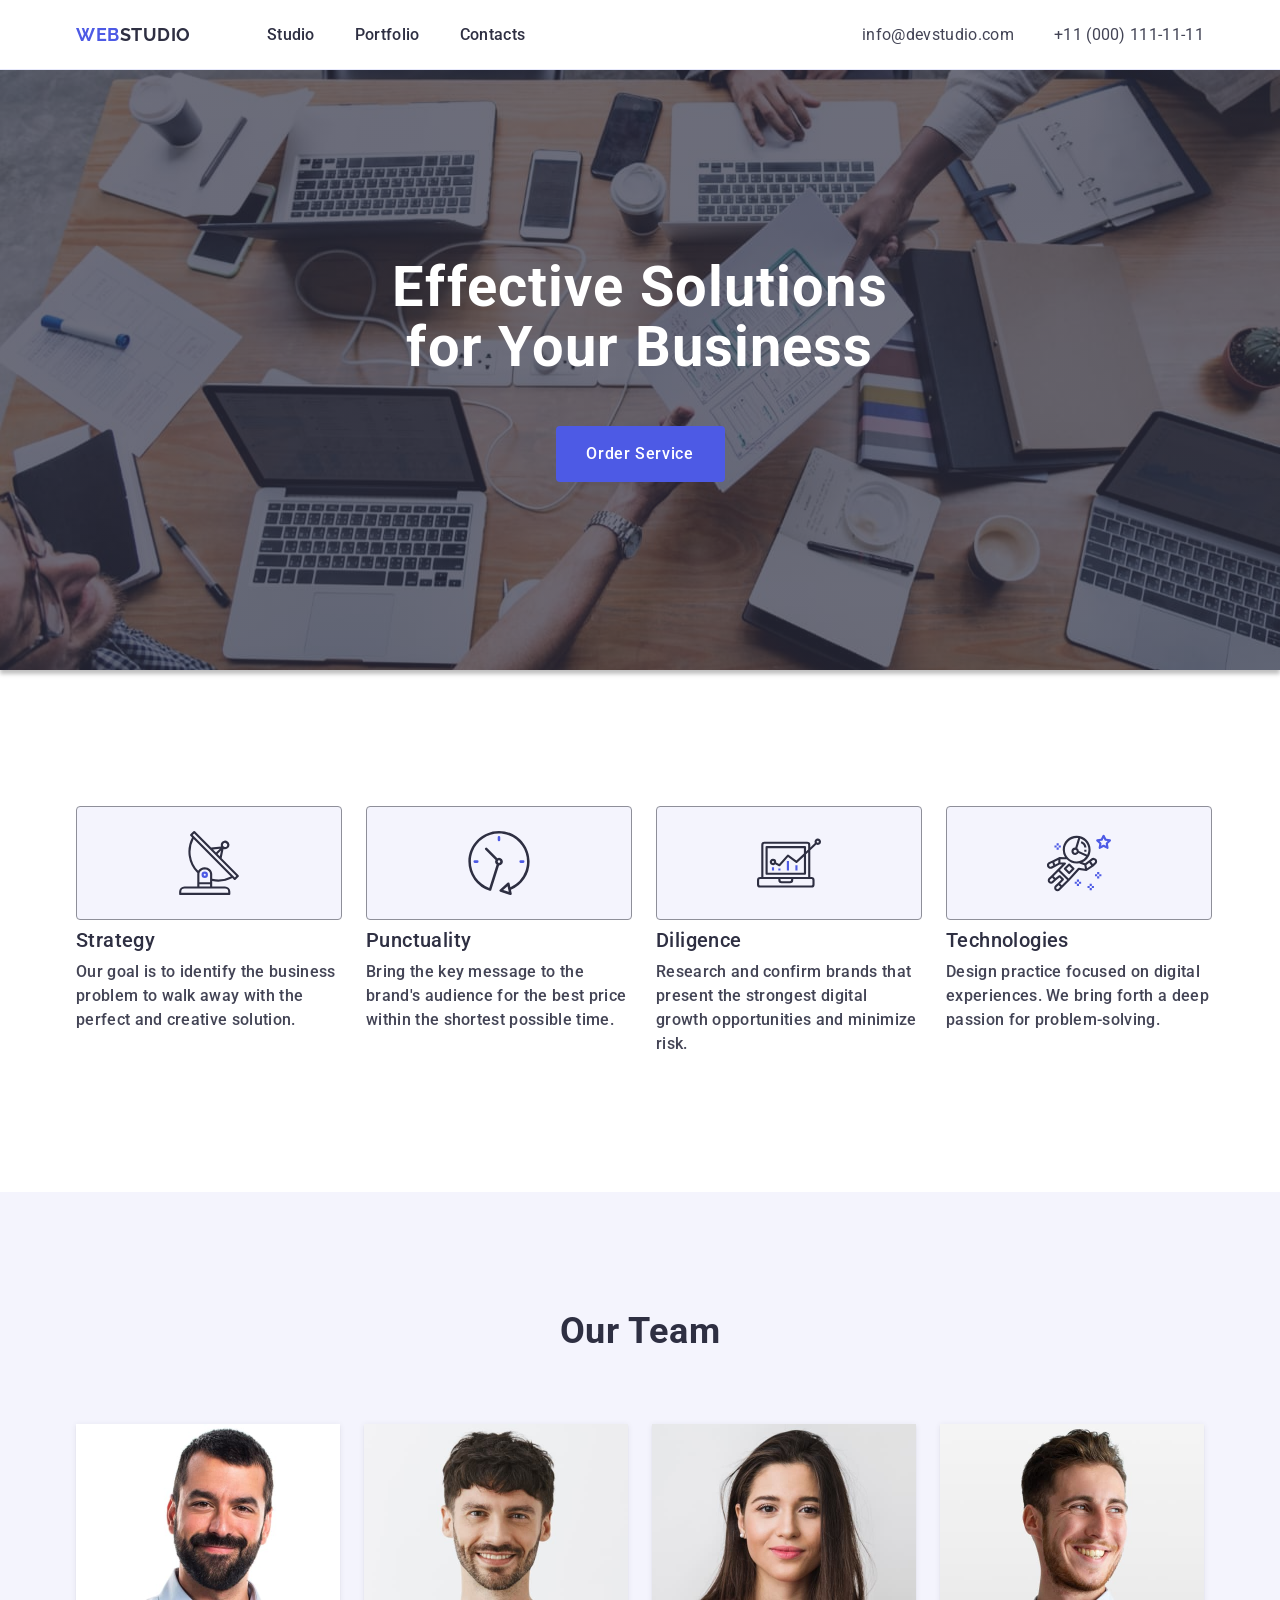
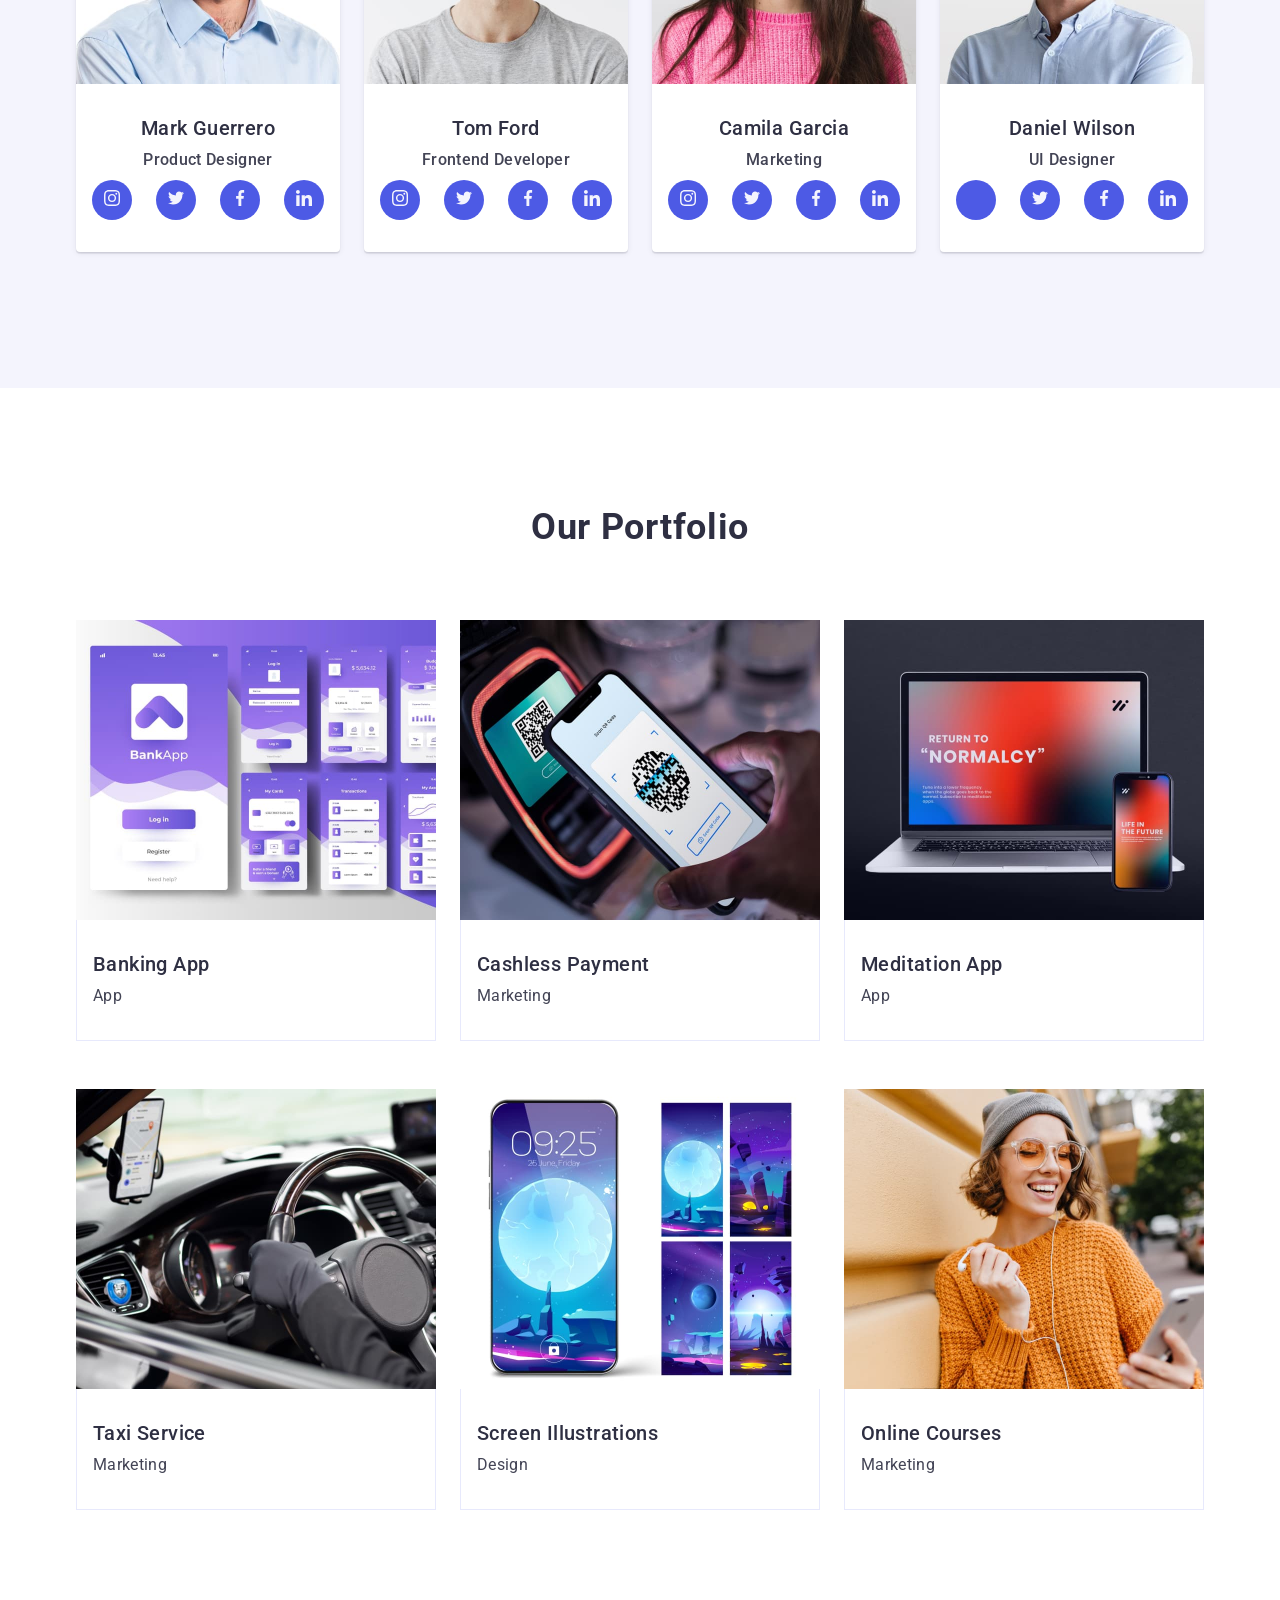
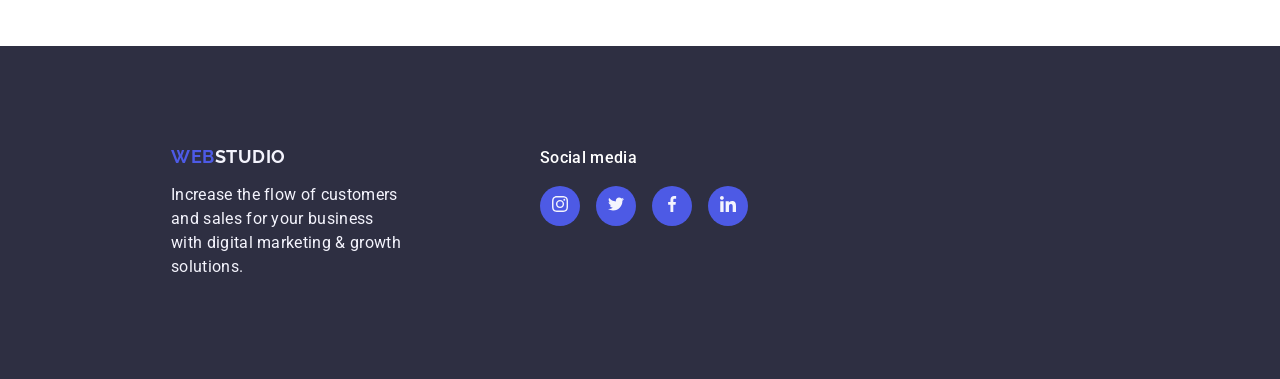
==== commit 57aa5457: "modified files" ====
--- a/index.html
+++ b/index.html
@@ -28,7 +28,9 @@
           >
           <ul class="nav-header-list">
             <li>
-              <a href="./index.html" class="nav-header-item">Studio</a>
+              <a href="./index.html" class="nav-header-item studio-item"
+                >Studio</a
+              >
             </li>
             <li>
               <a href="#portfolio" class="nav-header-item">Portfolio</a>
@@ -73,7 +75,7 @@
             <li class="second-section-list-item">
               <div class="second-section-picture">
                 <svg class="icon" width="64" height="64">
-                  <use href="./images/icons/symbol-defs.svg#icon-antenna"></use>
+                  <use href="./images/icons/icons.svg#icon-antenna"></use>
                 </svg>
               </div>
               <h3 class="second-section-header">Strategy</h3>
@@ -86,7 +88,7 @@
             <li class="second-section-list-item">
               <div class="second-section-picture">
                 <svg class="icon" width="64" height="64">
-                  <use href="./images/icons/symbol-defs.svg#icon-clock"></use>
+                  <use href="./images/icons/icons.svg#icon-clock"></use>
                 </svg>
               </div>
               <h3 class="second-section-header">Punctuality</h3>
@@ -99,7 +101,7 @@
             <li class="second-section-list-item">
               <div class="second-section-picture">
                 <svg class="icon" width="64" height="64">
-                  <use href="./images/icons/symbol-defs.svg#icon-diagram"></use>
+                  <use href="./images/icons/icons.svg#icon-diagram"></use>
                 </svg>
               </div>
               <h3 class="second-section-header">Diligence</h3>
@@ -112,9 +114,7 @@
             <li class="second-section-list-item">
               <div class="second-section-picture">
                 <svg class="icon" width="64" height="64">
-                  <use
-                    href="./images/icons/symbol-defs.svg#icon-astronaut"
-                  ></use>
+                  <use href="./images/icons/icons.svg#icon-astronaut"></use>
                 </svg>
               </div>
               <h3 class="second-section-header">Technologies</h3>
@@ -148,7 +148,7 @@
                     >
                       <svg width="16" height="16">
                         <use
-                          href="./images/icons/symbol-defs.svg#icon-instagram"
+                          href="./images/icons/icons.svg#icon-instagram"
                         ></use>
                       </svg>
                     </a>
@@ -159,9 +159,7 @@
                       class="team-sosial-media-list-link"
                     >
                       <svg width="16" height="16">
-                        <use
-                          href="./images/icons/symbol-defs.svg#icon-twitter"
-                        ></use>
+                        <use href="./images/icons/icons.svg#icon-twitter"></use>
                       </svg>
                     </a>
                   </li>
@@ -172,7 +170,7 @@
                     >
                       <svg width="16" height="16">
                         <use
-                          href="./images/icons/symbol-defs.svg#icon-facebook"
+                          href="./images/icons/icons.svg#icon-facebook"
                         ></use>
                       </svg>
                     </a>
@@ -184,7 +182,7 @@
                     >
                       <svg width="16" height="16">
                         <use
-                          href="./images/icons/symbol-defs.svg#icon-linkedin"
+                          href="./images/icons/icons.svg#icon-linkedin"
                         ></use>
                       </svg>
                     </a>
@@ -209,7 +207,7 @@
                     >
                       <svg width="16" heigh="16">
                         <use
-                          href="./images/icons/symbol-defs.svg#icon-instagram"
+                          href="./images/icons/icons.svg#icon-instagram"
                         ></use>
                       </svg>
                     </a>
@@ -219,9 +217,7 @@
                       href="https://twitter.com"
                       class="team-sosial-media-list-link"
                       ><svg width="16" heigh="16">
-                        <use
-                          href="./images/icons/symbol-defs.svg#icon-twitter"
-                        ></use>
+                        <use href="./images/icons/icons.svg#icon-twitter"></use>
                       </svg>
                     </a>
                   </li>
@@ -232,7 +228,7 @@
                     >
                       <svg width="16" heigh="16">
                         <use
-                          href="./images/icons/symbol-defs.svg#icon-facebook"
+                          href="./images/icons/icons.svg#icon-facebook"
                         ></use>
                       </svg>
                     </a>
@@ -244,7 +240,7 @@
                     >
                       <svg width="16" heigh="16">
                         <use
-                          href="./images/icons/symbol-defs.svg#icon-linkedin"
+                          href="./images/icons/icons.svg#icon-linkedin"
                         ></use>
                       </svg>
                     </a>
@@ -269,7 +265,7 @@
                     >
                       <svg width="16" heigh="16">
                         <use
-                          href="./images/icons/symbol-defs.svg#icon-instagram"
+                          href="./images/icons/icons.svg#icon-instagram"
                         ></use>
                       </svg>
                     </a>
@@ -280,9 +276,7 @@
                       class="team-sosial-media-list-link"
                     >
                       <svg width="16" heigh="16">
-                        <use
-                          href="./images/icons/symbol-defs.svg#icon-twitter"
-                        ></use>
+                        <use href="./images/icons/icons.svg#icon-twitter"></use>
                       </svg>
                     </a>
                   </li>
@@ -292,7 +286,7 @@
                       class="team-sosial-media-list-link"
                       ><svg width="16" heigh="16">
                         <use
-                          href="./images/icons/symbol-defs.svg#icon-facebook"
+                          href="./images/icons/icons.svg#icon-facebook"
                         ></use>
                       </svg>
                     </a>
@@ -304,7 +298,7 @@
                     >
                       <svg width="16" heigh="16">
                         <use
-                          href="./images/icons/symbol-defs.svg#icon-linkedin"
+                          href="./images/icons/icons.svg#icon-linkedin"
                         ></use>
                       </svg>
                     </a>
@@ -329,7 +323,7 @@
                     >
                       <svg width="16" heigh="16">
                         <use
-                          href="./images/icons/symbol-defs.svg#icon-instagram"
+                          href="./images/icons/iconss.svg#icon-instagram"
                         ></use>
                       </svg>
                     </a>
@@ -340,9 +334,7 @@
                       class="team-sosial-media-list-link"
                     >
                       <svg width="16" heigh="16">
-                        <use
-                          href="./images/icons/symbol-defs.svg#icon-twitter"
-                        ></use>
+                        <use href="./images/icons/icons.svg#icon-twitter"></use>
                       </svg>
                     </a>
                   </li>
@@ -353,7 +345,7 @@
                     >
                       <svg width="16" heigh="16">
                         <use
-                          href="./images/icons/symbol-defs.svg#icon-facebook"
+                          href="./images/icons/icons.svg#icon-facebook"
                         ></use>
                       </svg>
                     </a>
@@ -365,7 +357,7 @@
                     >
                       <svg width="16" heigh="16">
                         <use
-                          href="./images/icons/symbol-defs.svg#icon-linkedin"
+                          href="./images/icons/icons.svg#icon-linkedin"
                         ></use>
                       </svg>
                     </a>
@@ -382,11 +374,21 @@
           <h2 class="portfolio-section-header">Our portfolio</h2>
           <ul class="portfolio-section-list">
             <li class="portfolio-section-list-item">
-              <img
-                src="./images/portfolio1.jpg"
-                alt="Banking App"
-                class="portfolio-image"
-              />
+              <div class="box">
+                <img
+                  src="./images/portfolio1.jpg"
+                  alt="Banking App"
+                  class="portfolio-image"
+                />
+                <div class="overlay">
+                  <p class="overlay-text">
+                    14 Stylish and User-Friendly App Design Concepts · Task
+                    Manager App · Calorie Tracker App · Exotic Fruit Ecommerce
+                    App · Cloud Storage App
+                  </p>
+                </div>
+              </div>
+
               <div class="portfolio-section-item-text-together">
                 <h3 class="portfolio-section-item-header">Banking App</h3>
                 <p class="portfolio-cection-item-txt">App</p>
@@ -469,28 +471,28 @@
           <li class="footer-sosial-media-list-item">
             <a href="https://www.instagram.com/">
               <svg width="16" heigh="16">
-                <use href="./images/icons/symbol-defs.svg#icon-instagram"></use>
+                <use href="./images/icons/icons.svg#icon-instagram"></use>
               </svg>
             </a>
           </li>
           <li class="footer-sosial-media-list-item">
             <a href="https://twitter.com"
               ><svg width="16" heigh="16">
-                <use href="./images/icons/symbol-defs.svg#icon-twitter"></use>
+                <use href="./images/icons/icons.svg#icon-twitter"></use>
               </svg>
             </a>
           </li>
           <li class="footer-sosial-media-list-item">
             <a href="https://facebook.com/">
               <svg width="16" heigh="16">
-                <use href="./images/icons/symbol-defs.svg#icon-facebook"></use>
+                <use href="./images/icons/icons.svg#icon-facebook"></use>
               </svg>
             </a>
           </li>
           <li class="footer-sosial-media-list-item">
             <a href="https://www.linkedin.com/">
               <svg width="16" heigh="16">
-                <use href="./images/icons/symbol-defs.svg#icon-linkedin"></use>
+                <use href="./images/icons/icons.svg#icon-linkedin"></use>
               </svg>
             </a>
           </li>
--- a/css/style.css
+++ b/css/style.css
@@ -111,6 +111,7 @@
     transition-timing-function: cubic-bezier(0.4, 0, 0.2, 1);
 }
 
+
 .nav-header:hover,
 .nav-header:focus {
     color: #404bbf;
@@ -365,6 +366,33 @@
     box-shadow: 0 2px 1px 0 rgba(46, 47, 66, 0.08), 0 1px 1px 0 rgba(46, 47, 66, 0.16), 0 1px 6px 0 rgba(46, 47, 66, 0.08);
 }
 
+.box {
+    position: relative;
+    overflow: hidden;
+}
+
+.overlay {
+    background-color: #4d5ae5;
+    position: absolute;
+    top: 0;
+    left: 0;
+    width: 100%;
+    height: 100%;
+    transform: translateY(100%);
+    transition: transform 250ms cubic-bezier(0.4, 0, 0.2, 1);
+    padding: 40px 32px 0 32px;
+}
+
+.overlay-text {
+    font-weight: 400;
+    font-size: 16px;
+    line-height: 150%;
+    letter-spacing: 0.02em;
+    color: #F4F4FD;
+}
+.box:hover .overlay {
+    transform: translateY(0);
+}
 .portfolio-image {
     max-width: 100%;
 }
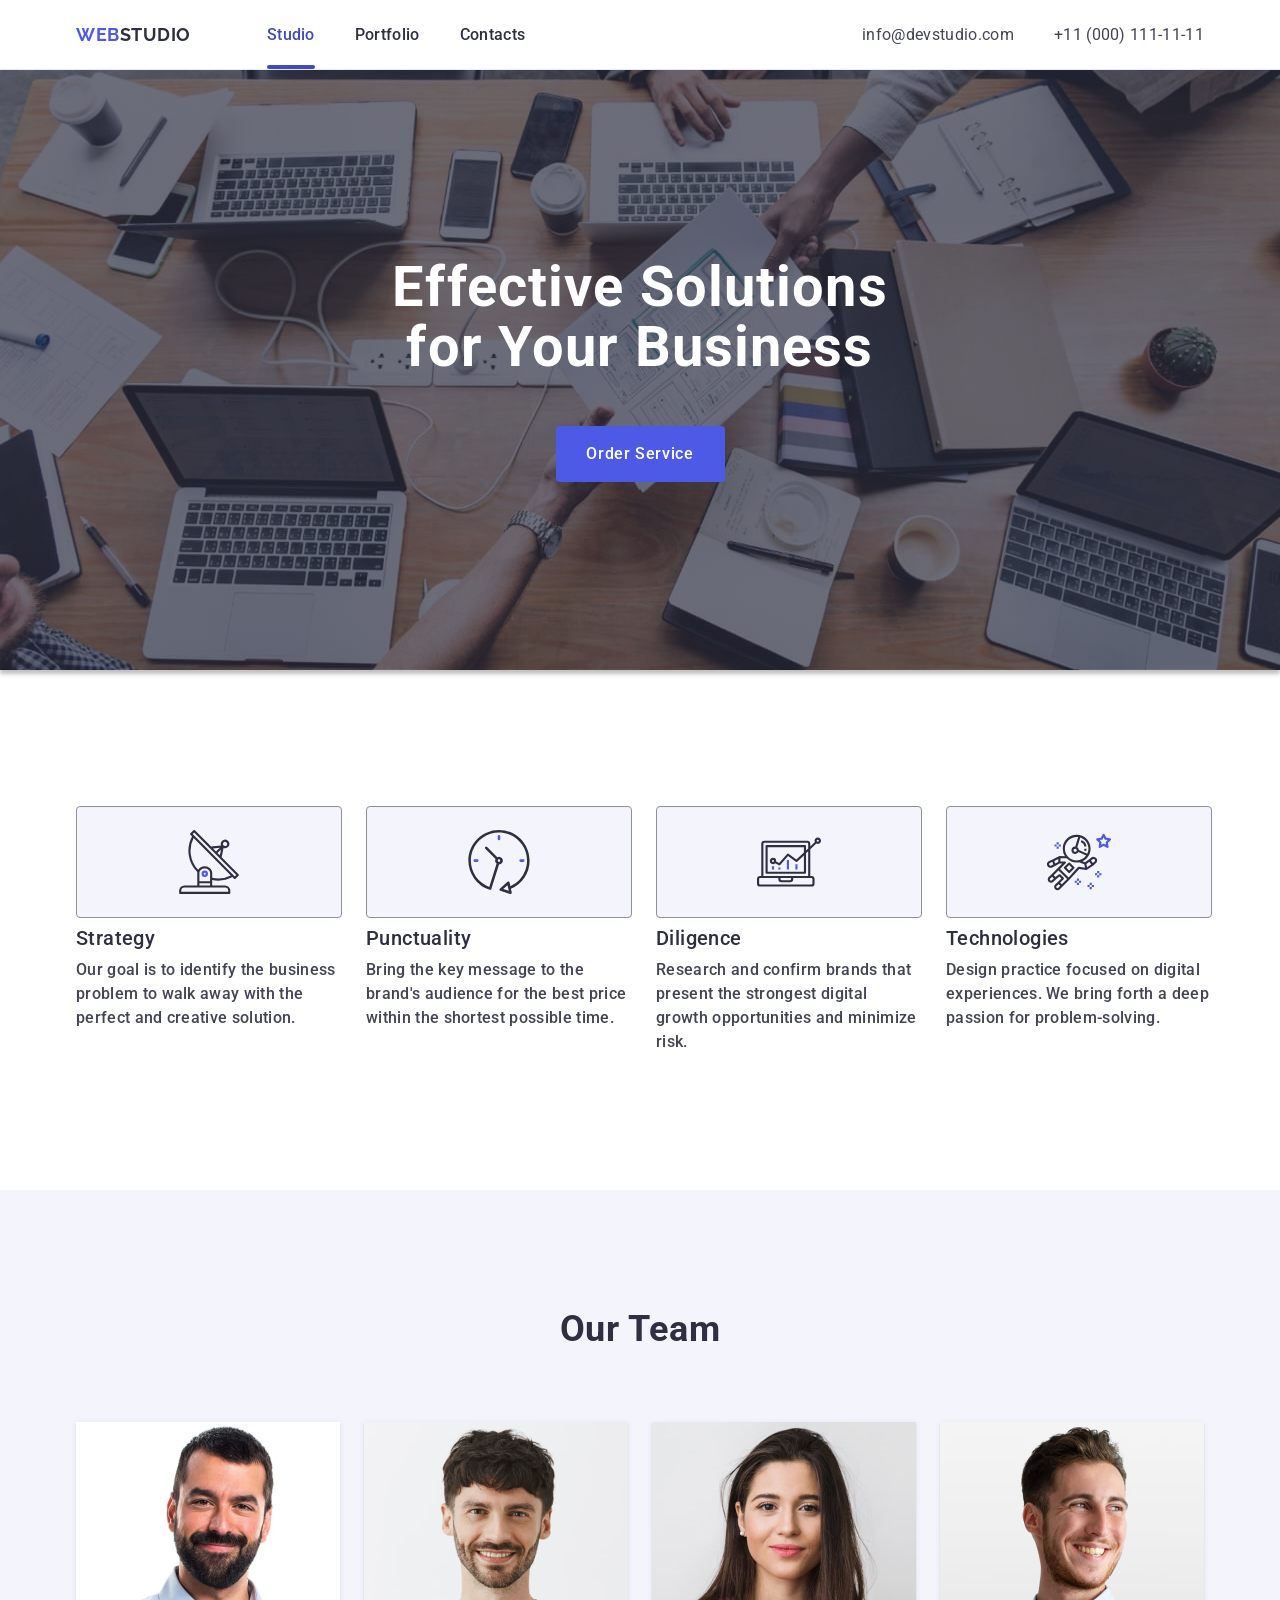
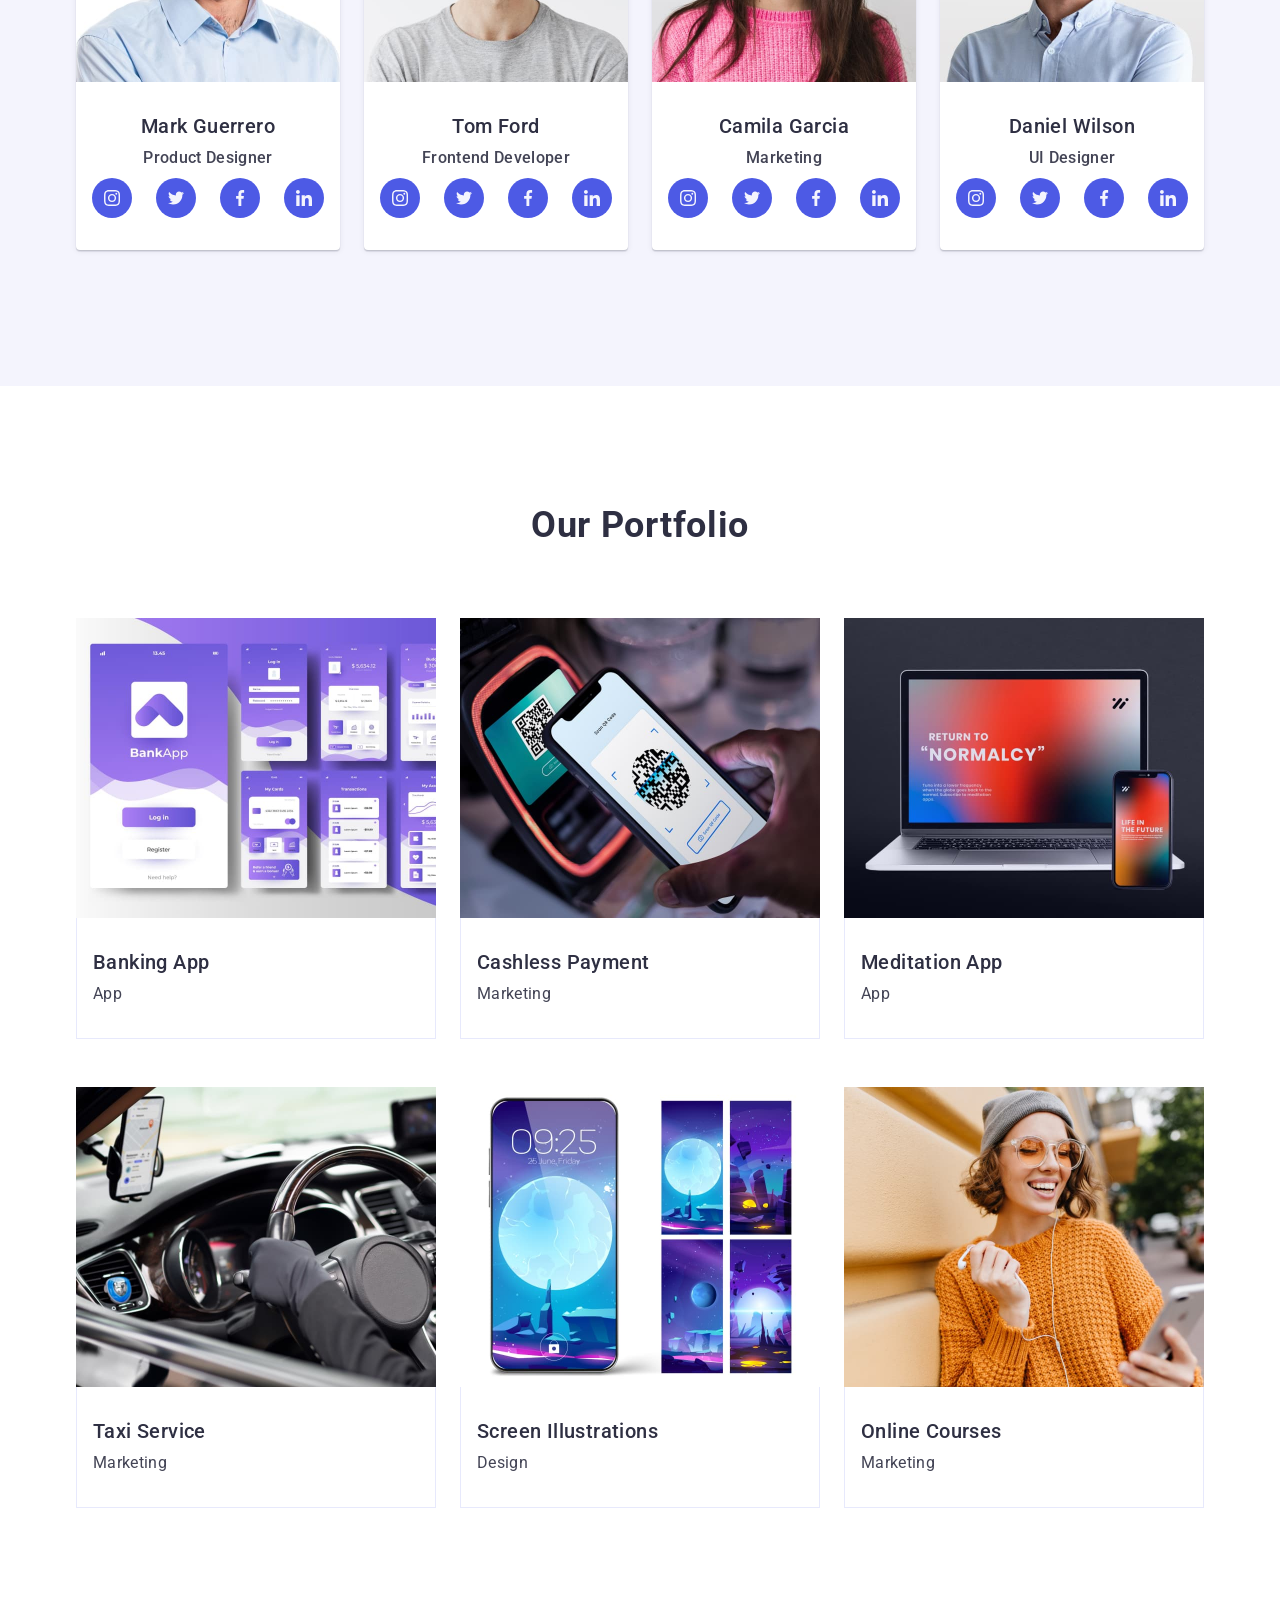
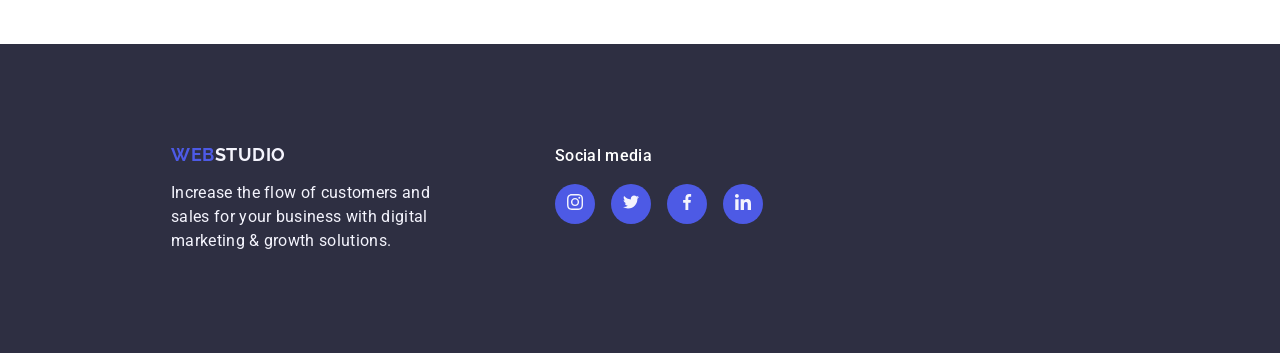
==== commit 1e423349: "modified files" ====
--- a/index.html
+++ b/index.html
@@ -75,7 +75,7 @@
             <li class="second-section-list-item">
               <div class="second-section-picture">
                 <svg class="icon" width="64" height="64">
-                  <use href="./images/icons/icons.svg#icon-antenna"></use>
+                  <use href="./images/icons.svg#icon-antenna"></use>
                 </svg>
               </div>
               <h3 class="second-section-header">Strategy</h3>
@@ -88,7 +88,7 @@
             <li class="second-section-list-item">
               <div class="second-section-picture">
                 <svg class="icon" width="64" height="64">
-                  <use href="./images/icons/icons.svg#icon-clock"></use>
+                  <use href="./images/icons.svg#icon-clock"></use>
                 </svg>
               </div>
               <h3 class="second-section-header">Punctuality</h3>
@@ -101,7 +101,7 @@
             <li class="second-section-list-item">
               <div class="second-section-picture">
                 <svg class="icon" width="64" height="64">
-                  <use href="./images/icons/icons.svg#icon-diagram"></use>
+                  <use href="./images/icons.svg#icon-diagram"></use>
                 </svg>
               </div>
               <h3 class="second-section-header">Diligence</h3>
@@ -114,7 +114,7 @@
             <li class="second-section-list-item">
               <div class="second-section-picture">
                 <svg class="icon" width="64" height="64">
-                  <use href="./images/icons/icons.svg#icon-astronaut"></use>
+                  <use href="./images/icons.svg#icon-astronaut"></use>
                 </svg>
               </div>
               <h3 class="second-section-header">Technologies</h3>
@@ -146,10 +146,8 @@
                       href="https://www.instagram.com/"
                       class="team-sosial-media-list-link"
                     >
-                      <svg width="16" height="16">
-                        <use
-                          href="./images/icons/icons.svg#icon-instagram"
-                        ></use>
+                      <svg width="16" height="16" class="team-icon">
+                        <use href="./images/icons.svg#icon-instagram"></use>
                       </svg>
                     </a>
                   </li>
@@ -158,8 +156,8 @@
                       href="https://twitter.com"
                       class="team-sosial-media-list-link"
                     >
-                      <svg width="16" height="16">
-                        <use href="./images/icons/icons.svg#icon-twitter"></use>
+                      <svg width="16" height="16" class="team-icon">
+                        <use href="./images/icons.svg#icon-twitter"></use>
                       </svg>
                     </a>
                   </li>
@@ -168,10 +166,8 @@
                       href="https://facebook.com/"
                       class="team-sosial-media-list-link"
                     >
-                      <svg width="16" height="16">
-                        <use
-                          href="./images/icons/icons.svg#icon-facebook"
-                        ></use>
+                      <svg width="16" height="16" class="team-icon">
+                        <use href="./images/icons.svg#icon-facebook"></use>
                       </svg>
                     </a>
                   </li>
@@ -180,10 +176,8 @@
                       href="https://www.linkedin.com/"
                       class="team-sosial-media-list-link"
                     >
-                      <svg width="16" height="16">
-                        <use
-                          href="./images/icons/icons.svg#icon-linkedin"
-                        ></use>
+                      <svg width="16" height="16" class="team-icon">
+                        <use href="./images/icons.svg#icon-linkedin"></use>
                       </svg>
                     </a>
                   </li>
@@ -205,10 +199,8 @@
                       href="https://www.instagram.com/"
                       class="team-sosial-media-list-link"
                     >
-                      <svg width="16" heigh="16">
-                        <use
-                          href="./images/icons/icons.svg#icon-instagram"
-                        ></use>
+                      <svg width="16" height="16" class="team-icon">
+                        <use href="./images/icons.svg#icon-instagram"></use>
                       </svg>
                     </a>
                   </li>
@@ -216,8 +208,8 @@
                     <a
                       href="https://twitter.com"
                       class="team-sosial-media-list-link"
-                      ><svg width="16" heigh="16">
-                        <use href="./images/icons/icons.svg#icon-twitter"></use>
+                      ><svg width="16" height="16" class="team-icon">
+                        <use href="./images/icons.svg#icon-twitter"></use>
                       </svg>
                     </a>
                   </li>
@@ -226,10 +218,8 @@
                       href="https://facebook.com/"
                       class="team-sosial-media-list-link"
                     >
-                      <svg width="16" heigh="16">
-                        <use
-                          href="./images/icons/icons.svg#icon-facebook"
-                        ></use>
+                      <svg width="16" height="16" class="team-icon">
+                        <use href="./images/icons.svg#icon-facebook"></use>
                       </svg>
                     </a>
                   </li>
@@ -238,10 +228,8 @@
                       href="https://www.linkedin.com/"
                       class="team-sosial-media-list-link"
                     >
-                      <svg width="16" heigh="16">
-                        <use
-                          href="./images/icons/icons.svg#icon-linkedin"
-                        ></use>
+                      <svg width="16" height="16" class="team-icon">
+                        <use href="./images/icons.svg#icon-linkedin"></use>
                       </svg>
                     </a>
                   </li>
@@ -263,10 +251,8 @@
                       href="https://www.instagram.com/"
                       class="team-sosial-media-list-link"
                     >
-                      <svg width="16" heigh="16">
-                        <use
-                          href="./images/icons/icons.svg#icon-instagram"
-                        ></use>
+                      <svg width="16" height="16" class="team-icon">
+                        <use href="./images/icons.svg#icon-instagram"></use>
                       </svg>
                     </a>
                   </li>
@@ -275,8 +261,8 @@
                       href="https://twitter.com"
                       class="team-sosial-media-list-link"
                     >
-                      <svg width="16" heigh="16">
-                        <use href="./images/icons/icons.svg#icon-twitter"></use>
+                      <svg width="16" height="16" class="team-icon">
+                        <use href="./images/icons.svg#icon-twitter"></use>
                       </svg>
                     </a>
                   </li>
@@ -284,10 +270,8 @@
                     <a
                       href="https://facebook.com/"
                       class="team-sosial-media-list-link"
-                      ><svg width="16" heigh="16">
-                        <use
-                          href="./images/icons/icons.svg#icon-facebook"
-                        ></use>
+                      ><svg width="16" height="16" class="team-icon">
+                        <use href="./images/icons.svg#icon-facebook"></use>
                       </svg>
                     </a>
                   </li>
@@ -296,10 +280,8 @@
                       href="https://www.linkedin.com/"
                       class="team-sosial-media-list-link"
                     >
-                      <svg width="16" heigh="16">
-                        <use
-                          href="./images/icons/icons.svg#icon-linkedin"
-                        ></use>
+                      <svg width="16" height="16" class="team-icon">
+                        <use href="./images/icons.svg#icon-linkedin"></use>
                       </svg>
                     </a>
                   </li>
@@ -321,10 +303,8 @@
                       href="https://www.instagram.com/"
                       class="team-sosial-media-list-link"
                     >
-                      <svg width="16" heigh="16">
-                        <use
-                          href="./images/icons/iconss.svg#icon-instagram"
-                        ></use>
+                      <svg width="16" height="16" class="team-icon">
+                        <use href="./images/icons.svg#icon-instagram"></use>
                       </svg>
                     </a>
                   </li>
@@ -333,8 +313,8 @@
                       href="https://twitter.com"
                       class="team-sosial-media-list-link"
                     >
-                      <svg width="16" heigh="16">
-                        <use href="./images/icons/icons.svg#icon-twitter"></use>
+                      <svg width="16" height="16" class="team-icon">
+                        <use href="./images/icons.svg#icon-twitter"></use>
                       </svg>
                     </a>
                   </li>
@@ -343,10 +323,8 @@
                       href="https://facebook.com/"
                       class="team-sosial-media-list-link"
                     >
-                      <svg width="16" heigh="16">
-                        <use
-                          href="./images/icons/icons.svg#icon-facebook"
-                        ></use>
+                      <svg width="16" height="16" class="team-icon">
+                        <use href="./images/icons.svg#icon-facebook"></use>
                       </svg>
                     </a>
                   </li>
@@ -355,10 +333,8 @@
                       href="https://www.linkedin.com/"
                       class="team-sosial-media-list-link"
                     >
-                      <svg width="16" heigh="16">
-                        <use
-                          href="./images/icons/icons.svg#icon-linkedin"
-                        ></use>
+                      <svg width="16" height="16" class="team-icon">
+                        <use href="./images/icons.svg#icon-linkedin"></use>
                       </svg>
                     </a>
                   </li>
@@ -380,59 +356,88 @@
                   alt="Banking App"
                   class="portfolio-image"
                 />
-                <div class="overlay">
-                  <p class="overlay-text">
-                    14 Stylish and User-Friendly App Design Concepts · Task
-                    Manager App · Calorie Tracker App · Exotic Fruit Ecommerce
-                    App · Cloud Storage App
-                  </p>
-                </div>
-              </div>
-
+                <p class="overlay-text">
+                  14 Stylish and User-Friendly App Design Concepts · Task
+                  Manager App · Calorie Tracker App · Exotic Fruit Ecommerce App
+                  · Cloud Storage App
+                </p>
+              </div>
               <div class="portfolio-section-item-text-together">
                 <h3 class="portfolio-section-item-header">Banking App</h3>
                 <p class="portfolio-cection-item-txt">App</p>
               </div>
             </li>
             <li class="portfolio-section-list-item">
-              <img
-                src="./images/portfolio2.jpg"
-                alt="Cashless Payment"
-                class="portfolio-image"
-              />
+              <div class="box">
+                <img
+                  src="./images/portfolio2.jpg"
+                  alt="Cashless Payment"
+                  class="portfolio-image"
+                />
+                <p class="overlay-text">
+                  14 Stylish and User-Friendly App Design Concepts · Task
+                  Manager App · Calorie Tracker App · Exotic Fruit Ecommerce App
+                  · Cloud Storage App
+                </p>
+              </div>
               <div class="portfolio-section-item-text-together">
                 <h3 class="portfolio-section-item-header">Cashless Payment</h3>
                 <p class="portfolio-cection-item-txt">Marketing</p>
               </div>
             </li>
+
             <li class="portfolio-section-list-item">
-              <img
-                src="./images/portfolio3.jpg"
-                alt="Meditation App"
-                class="portfolio-image"
-              />
+              <div class="box">
+                <img
+                  src="./images/portfolio3.jpg"
+                  alt="Meditation App"
+                  class="portfolio-image"
+                />
+                <p class="overlay-text">
+                  14 Stylish and User-Friendly App Design Concepts · Task
+                  Manager App · Calorie Tracker App · Exotic Fruit Ecommerce App
+                  · Cloud Storage App
+                </p>
+              </div>
+
               <div class="portfolio-section-item-text-together">
                 <h3 class="portfolio-section-item-header">Meditation App</h3>
                 <p class="portfolio-cection-item-txt">App</p>
               </div>
             </li>
             <li class="portfolio-section-list-item">
-              <img
-                src="./images/portfolio4.jpg"
-                alt="Taxi Service"
-                class="portfolio-image"
-              />
+              <div class="box">
+                <img
+                  src="./images/portfolio4.jpg"
+                  alt="Taxi Service"
+                  class="portfolio-image"
+                />
+                <p class="overlay-text">
+                  14 Stylish and User-Friendly App Design Concepts · Task
+                  Manager App · Calorie Tracker App · Exotic Fruit Ecommerce App
+                  · Cloud Storage App
+                </p>
+              </div>
+
               <div class="portfolio-section-item-text-together">
                 <h3 class="portfolio-section-item-header">Taxi Service</h3>
                 <p class="portfolio-cection-item-txt">Marketing</p>
               </div>
             </li>
             <li class="portfolio-section-list-item">
-              <img
-                src="./images/portfolio5.jpg"
-                alt="Screen Illustrations"
-                class="portfolio-image"
-              />
+              <div class="box">
+                <img
+                  src="./images/portfolio5.jpg"
+                  alt="Screen Illustrations"
+                  class="portfolio-image"
+                />
+                <p class="overlay-text">
+                  14 Stylish and User-Friendly App Design Concepts · Task
+                  Manager App · Calorie Tracker App · Exotic Fruit Ecommerce App
+                  · Cloud Storage App
+                </p>
+              </div>
+
               <div class="portfolio-section-item-text-together">
                 <h3 class="portfolio-section-item-header">
                   Screen Illustrations
@@ -441,11 +446,19 @@
               </div>
             </li>
             <li class="portfolio-section-list-item">
-              <img
-                src="./images/portfolio6.jpg"
-                alt="Online Courses"
-                class="portfolio-image"
-              />
+              <div class="box">
+                <img
+                  src="./images/portfolio6.jpg"
+                  alt="Online Courses"
+                  class="portfolio-image"
+                />
+                <p class="overlay-text">
+                  14 Stylish and User-Friendly App Design Concepts · Task
+                  Manager App · Calorie Tracker App · Exotic Fruit Ecommerce App
+                  · Cloud Storage App
+                </p>
+              </div>
+
               <div class="portfolio-section-item-text-together">
                 <h3 class="portfolio-section-item-header">Online Courses</h3>
                 <p class="portfolio-cection-item-txt">Marketing</p>
@@ -457,46 +470,49 @@
     </main>
     <footer class="page-footer">
       <div class="container footer-container">
-        <a href="./index.html" class="logo-footer"
-          >Web<span class="color-footer">Studio</span></a
-        >
-        <p class="txt-footer">
-          Increase the flow of customers and sales for your business with
-          digital marketing & growth solutions.
-        </p>
-      </div>
-      <div class="footer-sosial-media">
-        <h5 class="footer-sosial-media-title">Social media</h5>
-        <ul class="footer-sosial-media-list">
-          <li class="footer-sosial-media-list-item">
-            <a href="https://www.instagram.com/">
-              <svg width="16" heigh="16">
-                <use href="./images/icons/icons.svg#icon-instagram"></use>
-              </svg>
-            </a>
-          </li>
-          <li class="footer-sosial-media-list-item">
-            <a href="https://twitter.com"
-              ><svg width="16" heigh="16">
-                <use href="./images/icons/icons.svg#icon-twitter"></use>
-              </svg>
-            </a>
-          </li>
-          <li class="footer-sosial-media-list-item">
-            <a href="https://facebook.com/">
-              <svg width="16" heigh="16">
-                <use href="./images/icons/icons.svg#icon-facebook"></use>
-              </svg>
-            </a>
-          </li>
-          <li class="footer-sosial-media-list-item">
-            <a href="https://www.linkedin.com/">
-              <svg width="16" heigh="16">
-                <use href="./images/icons/icons.svg#icon-linkedin"></use>
-              </svg>
-            </a>
-          </li>
-        </ul>
+        <div class="footer-text">
+          <a href="./index.html" class="logo-footer"
+            >Web<span class="color-footer">Studio</span></a
+          >
+          <p class="txt-footer">
+            Increase the flow of customers and sales for your business with
+            digital marketing & growth solutions.
+          </p>
+        </div>
+
+        <div class="footer-sosial-media">
+          <p class="footer-sosial-media-title">Social media</p>
+          <ul class="footer-sosial-media-list">
+            <li class="footer-sosial-media-list-item">
+              <a href="https://www.instagram.com/">
+                <svg width="16" height="16">
+                  <use href="./images/icons.svg#icon-instagram"></use>
+                </svg>
+              </a>
+            </li>
+            <li class="footer-sosial-media-list-item">
+              <a href="https://twitter.com"
+                ><svg width="16" height="16">
+                  <use href="./images/icons.svg#icon-twitter"></use>
+                </svg>
+              </a>
+            </li>
+            <li class="footer-sosial-media-list-item">
+              <a href="https://facebook.com/">
+                <svg width="16" height="16">
+                  <use href="./images/icons.svg#icon-facebook"></use>
+                </svg>
+              </a>
+            </li>
+            <li class="footer-sosial-media-list-item">
+              <a href="https://www.linkedin.com/">
+                <svg width="16" height="16">
+                  <use href="./images/icons.svg#icon-linkedin"></use>
+                </svg>
+              </a>
+            </li>
+          </ul>
+        </div>
       </div>
     </footer>
   </body>
--- a/css/style.css
+++ b/css/style.css
@@ -68,6 +68,9 @@
 
 .page-header {
     border-bottom: 1px solid #e7e9fc;
+    box-shadow: 0px 2px 1px rgba(46, 47, 66, 0.08),
+        0px 1px 1px rgba(46, 47, 66, 0.16),
+        0px 1px 6px rgba(46, 47, 66, 0.08);;
 }
 
 .page-header .container {
@@ -105,12 +108,27 @@
     line-height: 1.5;
     letter-spacing: 0.02em;
     color: #2e2f42;
-    padding: 24px 0;
     transition-property: color;
     transition-duration: 250ms;
     transition-timing-function: cubic-bezier(0.4, 0, 0.2, 1);
-}
-
+    padding: 24px 0;
+}
+
+.studio-item {
+    position: relative;
+    color: #404bbf;
+}
+
+.studio-item::after {
+    content: "";
+    width: 100%;
+    position: absolute;
+    left: 0;
+    bottom: -1px;
+    height: 4px;
+    background-color: #404bbf;
+    border-radius: 2px;
+}
 
 .nav-header:hover,
 .nav-header:focus {
@@ -152,7 +170,10 @@
     background-image: linear-gradient(rgba(46, 47, 66, 70%), rgba(46, 47, 66, 70%)), 
     url(../images/people-office.jpg);
     background-repeat: no-repeat;
+    background-position: center;
+    background-size: cover;
     box-shadow: 0px 4px 4px 0pX rgba(0, 0, 0, 0.25);
+    max-width: 1440px;
 }
 
 .main-section .container {
@@ -221,11 +242,9 @@
     margin-bottom: 8px;
     padding: 24px 100px;
     background-color: #F4F4FD;
-}
-
-.icon {
-   
-}
+    height: 112px;
+}
+
 .second-section-header {
     font-weight: 500;
     font-size: 20px;
@@ -264,10 +283,9 @@
     width: calc((100% - 72px) / 4);
     background-color: #FFFFFF;
     border-radius: 0 0 4px 4px;
-    box-shadow: 0px 1px 6px 0px rgba(46, 47, 66, 0.08),
-    0px 1px 1px 0px rgba(46, 47, 66, 0.08),
-    0px 2px 1px 0px rgba(46, 47, 66, 0.08);
-
+    box-shadow: 0px 1px 6px rgba(46, 47, 66, 0.08),
+    0px 1px 1px rgba(46, 47, 66, 0.16),
+    0px 2px 1px rgba(46, 47, 66, 0.08);
 }
 
 .team-section-header {
@@ -286,8 +304,6 @@
 .team-section-item-text {
     padding-top: 32px;
     padding-bottom: 32px;
-    padding-right: 16px;
-    padding-left: 16px;
 }
 .team-section-name {
     font-weight: 500;
@@ -311,28 +327,37 @@
 
 .team-sosial-media-list {
     display: flex;
+    justify-content: center;
     gap: 24px;
     padding: 0;
 }
 
 .team-sosial-media-list-item {
-    border-radius: 50%;
+    
     width: 40px;
     height: 40px;
-    display: flex;
-    align-items: center;
-    justify-content: center;
-    background-color: #4D5AE5;
+}
+
+.team-sosial-media-list-link {
+    width: 100%;
+    height: 100%;
+    background-color: #4d5ae5;
+    border-radius: 50%;
+    display: flex;
+    align-items: center;
+    justify-content: center;
     transition-property: background-color;
     transition-duration: 250ms;
     transition-timing-function: cubic-bezier(0.4, 0, 0.2, 1);
 }
 
-.team-sosial-media-list-item:hover,
-.team-sosial-media-list-item:focus {
+.team-sosial-media-list-link:hover,
+.team-sosial-media-list-link:focus {
     background-color: #404bbf;
 }
-
+.team-icon {
+    fill: #f4f4fd;
+}
 
 .portfolio-section {
     padding: 120px 0;
@@ -371,7 +396,7 @@
     overflow: hidden;
 }
 
-.overlay {
+.overlay-text {
     background-color: #4d5ae5;
     position: absolute;
     top: 0;
@@ -381,16 +406,14 @@
     transform: translateY(100%);
     transition: transform 250ms cubic-bezier(0.4, 0, 0.2, 1);
     padding: 40px 32px 0 32px;
-}
-
-.overlay-text {
     font-weight: 400;
     font-size: 16px;
     line-height: 150%;
     letter-spacing: 0.02em;
     color: #F4F4FD;
 }
-.box:hover .overlay {
+
+.box:hover .overlay-text {
     transform: translateY(0);
 }
 .portfolio-image {
@@ -431,8 +454,13 @@
 
 .footer-container {
     margin-left: 156px;
+    display: flex;
+    align-items: baseline;
+}
+
+.footer-text {
+    margin-right: 120px;
     max-width: 264px;
-    margin-right: 120px;
 }
 
 .logo-footer {
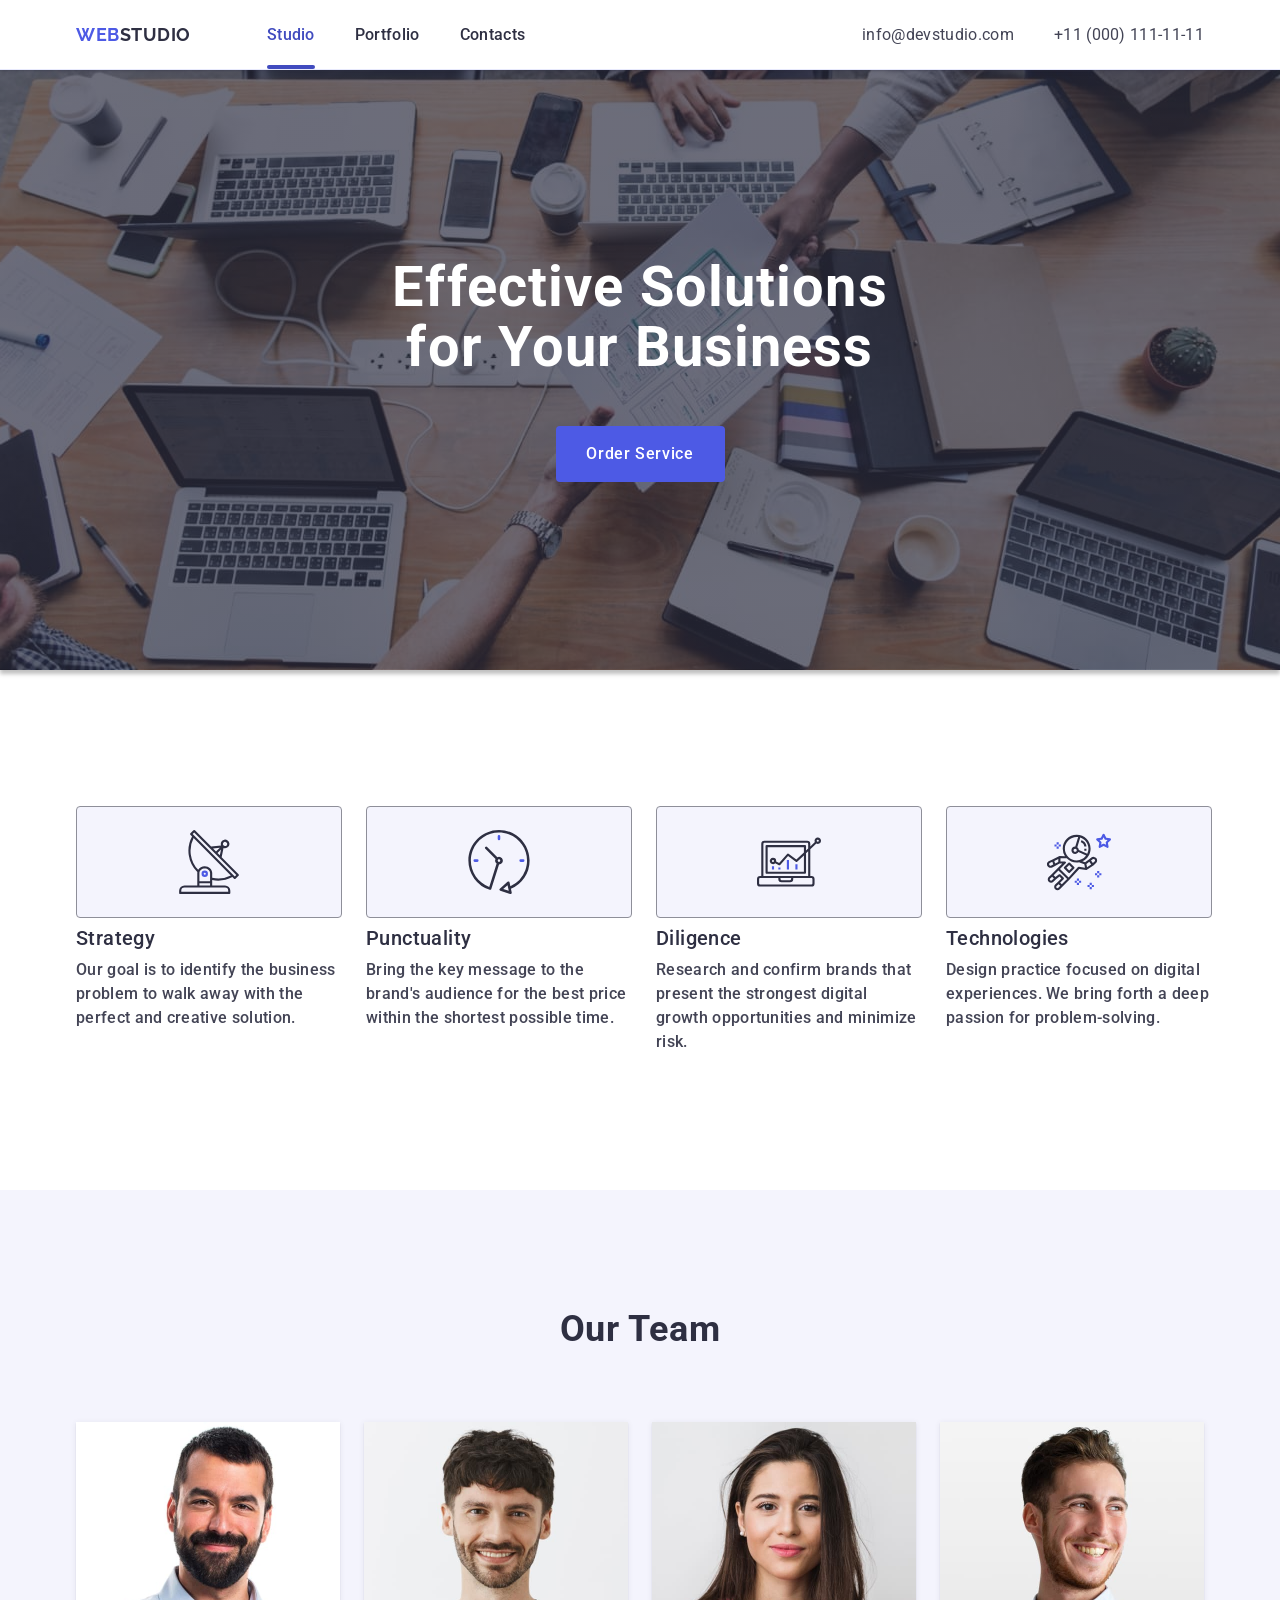
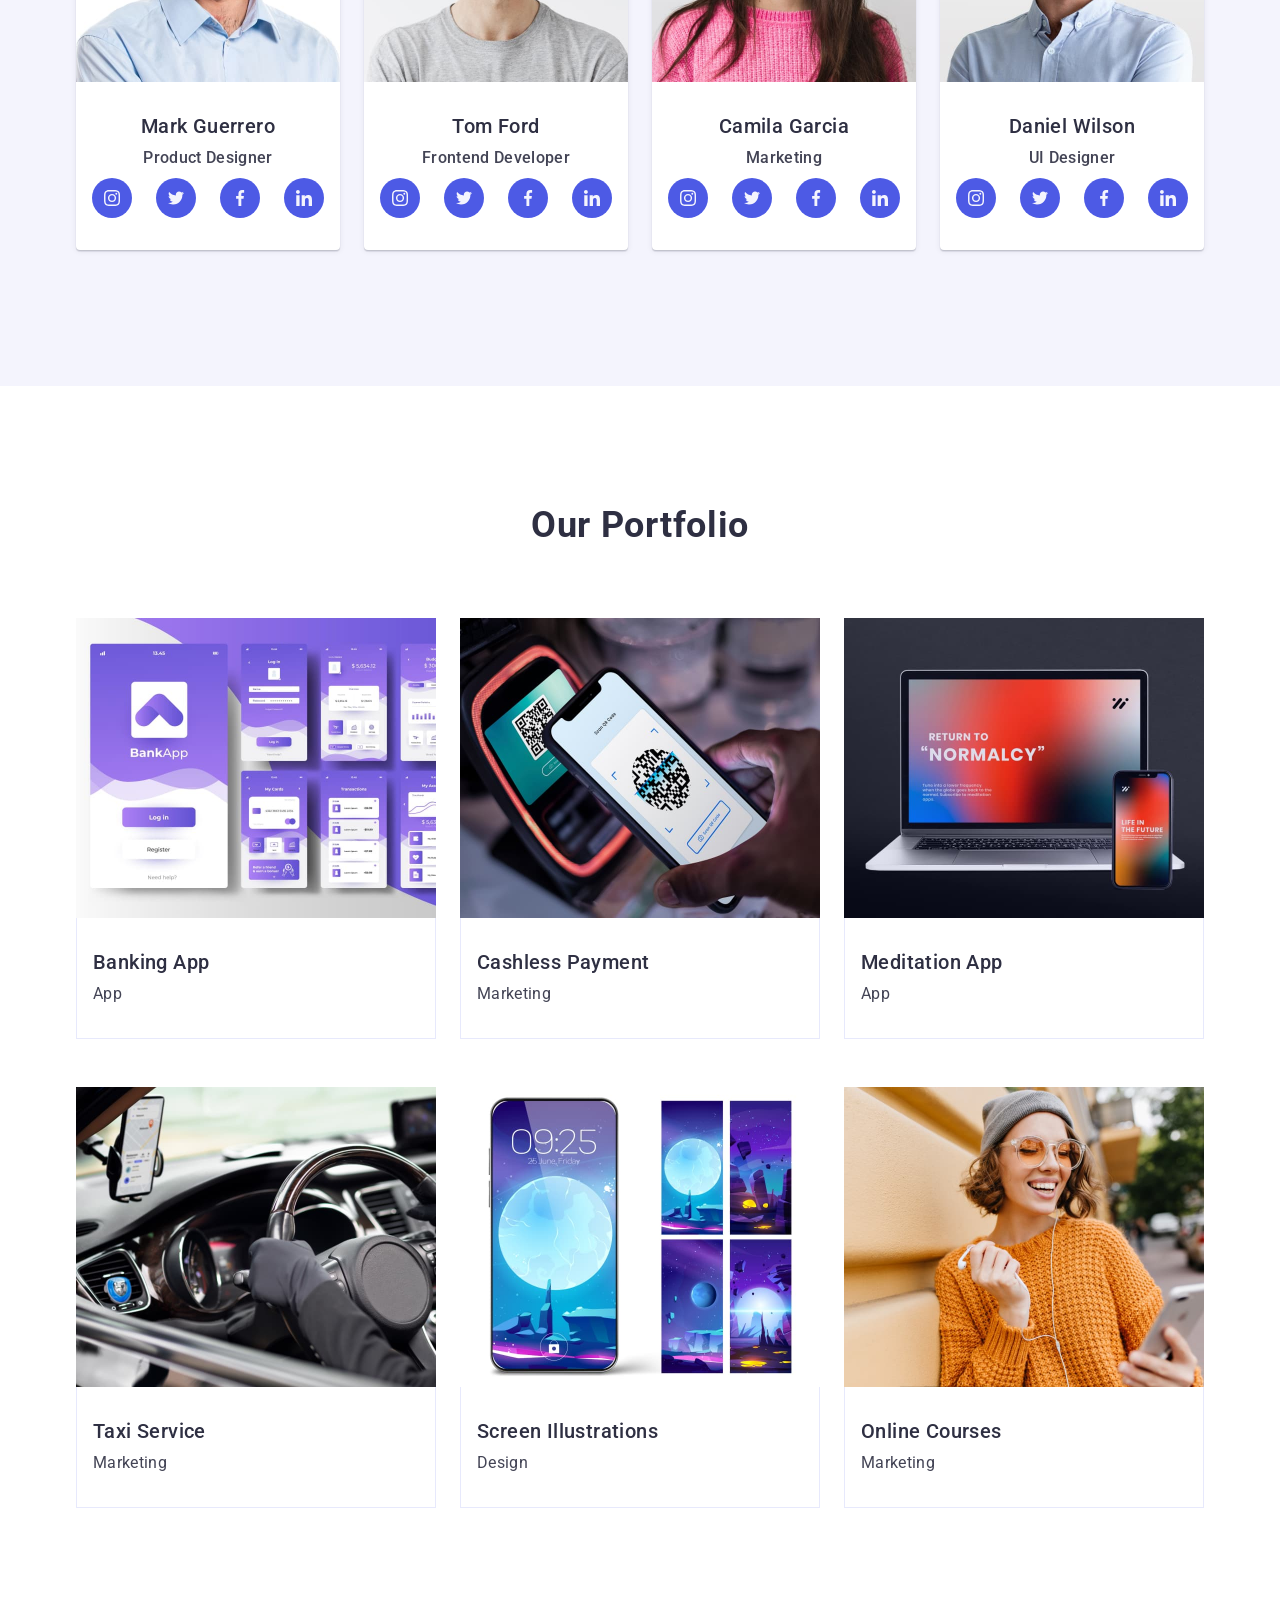
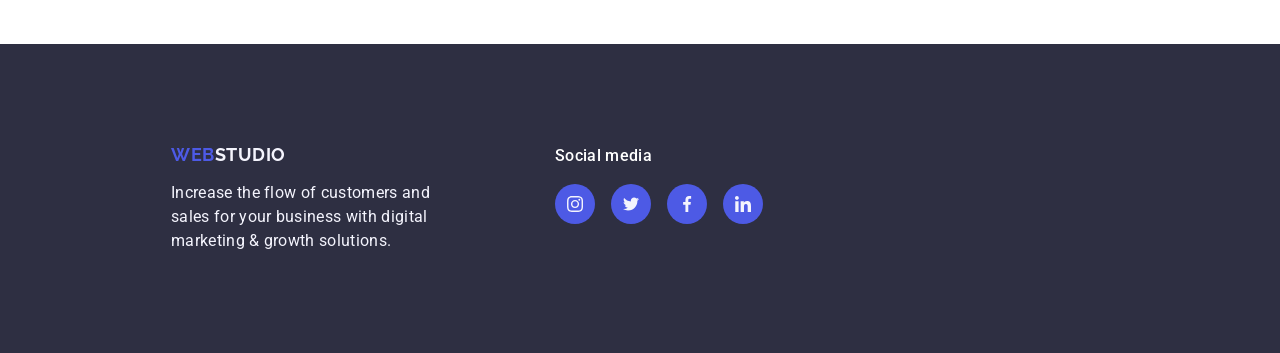
==== commit b625bca6: "modified files" ====
--- a/index.html
+++ b/index.html
@@ -484,28 +484,28 @@
           <p class="footer-sosial-media-title">Social media</p>
           <ul class="footer-sosial-media-list">
             <li class="footer-sosial-media-list-item">
-              <a href="https://www.instagram.com/">
+              <a href="https://www.instagram.com/" class="icon-footer">
                 <svg width="16" height="16">
                   <use href="./images/icons.svg#icon-instagram"></use>
                 </svg>
               </a>
             </li>
             <li class="footer-sosial-media-list-item">
-              <a href="https://twitter.com"
+              <a href="https://twitter.com" class="icon-footer"
                 ><svg width="16" height="16">
                   <use href="./images/icons.svg#icon-twitter"></use>
                 </svg>
               </a>
             </li>
             <li class="footer-sosial-media-list-item">
-              <a href="https://facebook.com/">
+              <a href="https://facebook.com/" class="icon-footer">
                 <svg width="16" height="16">
                   <use href="./images/icons.svg#icon-facebook"></use>
                 </svg>
               </a>
             </li>
             <li class="footer-sosial-media-list-item">
-              <a href="https://www.linkedin.com/">
+              <a href="https://www.linkedin.com/" class="icon-footer">
                 <svg width="16" height="16">
                   <use href="./images/icons.svg#icon-linkedin"></use>
                 </svg>
--- a/css/style.css
+++ b/css/style.css
@@ -70,7 +70,11 @@
     border-bottom: 1px solid #e7e9fc;
     box-shadow: 0px 2px 1px rgba(46, 47, 66, 0.08),
         0px 1px 1px rgba(46, 47, 66, 0.16),
-        0px 1px 6px rgba(46, 47, 66, 0.08);;
+        0px 1px 6px rgba(46, 47, 66, 0.08);
+    position: sticky;
+    top: 0;
+    z-index: 999;
+    background-color: #ffffff;
 }
 
 .page-header .container {
@@ -500,9 +504,16 @@
 }
 
 .footer-sosial-media-list-item {
-    border-radius: 50%;
+    
     width: 40px;
     height: 40px;
+
+}
+
+.icon-footer {
+    width: 100%;
+    height: 100%;
+    border-radius: 50%;
     display: flex;
     align-items: center;
     justify-content: center;
@@ -512,7 +523,7 @@
     transition-timing-function: cubic-bezier(0.4, 0, 0.2, 1);
 }
 
-.footer-sosial-media-list-item:hover,
-.footer-sosial-media-list-item:focus {
+.icon-footer:hover,
+.icon-footer:focus {
     background-color: #31d0aa;
 }
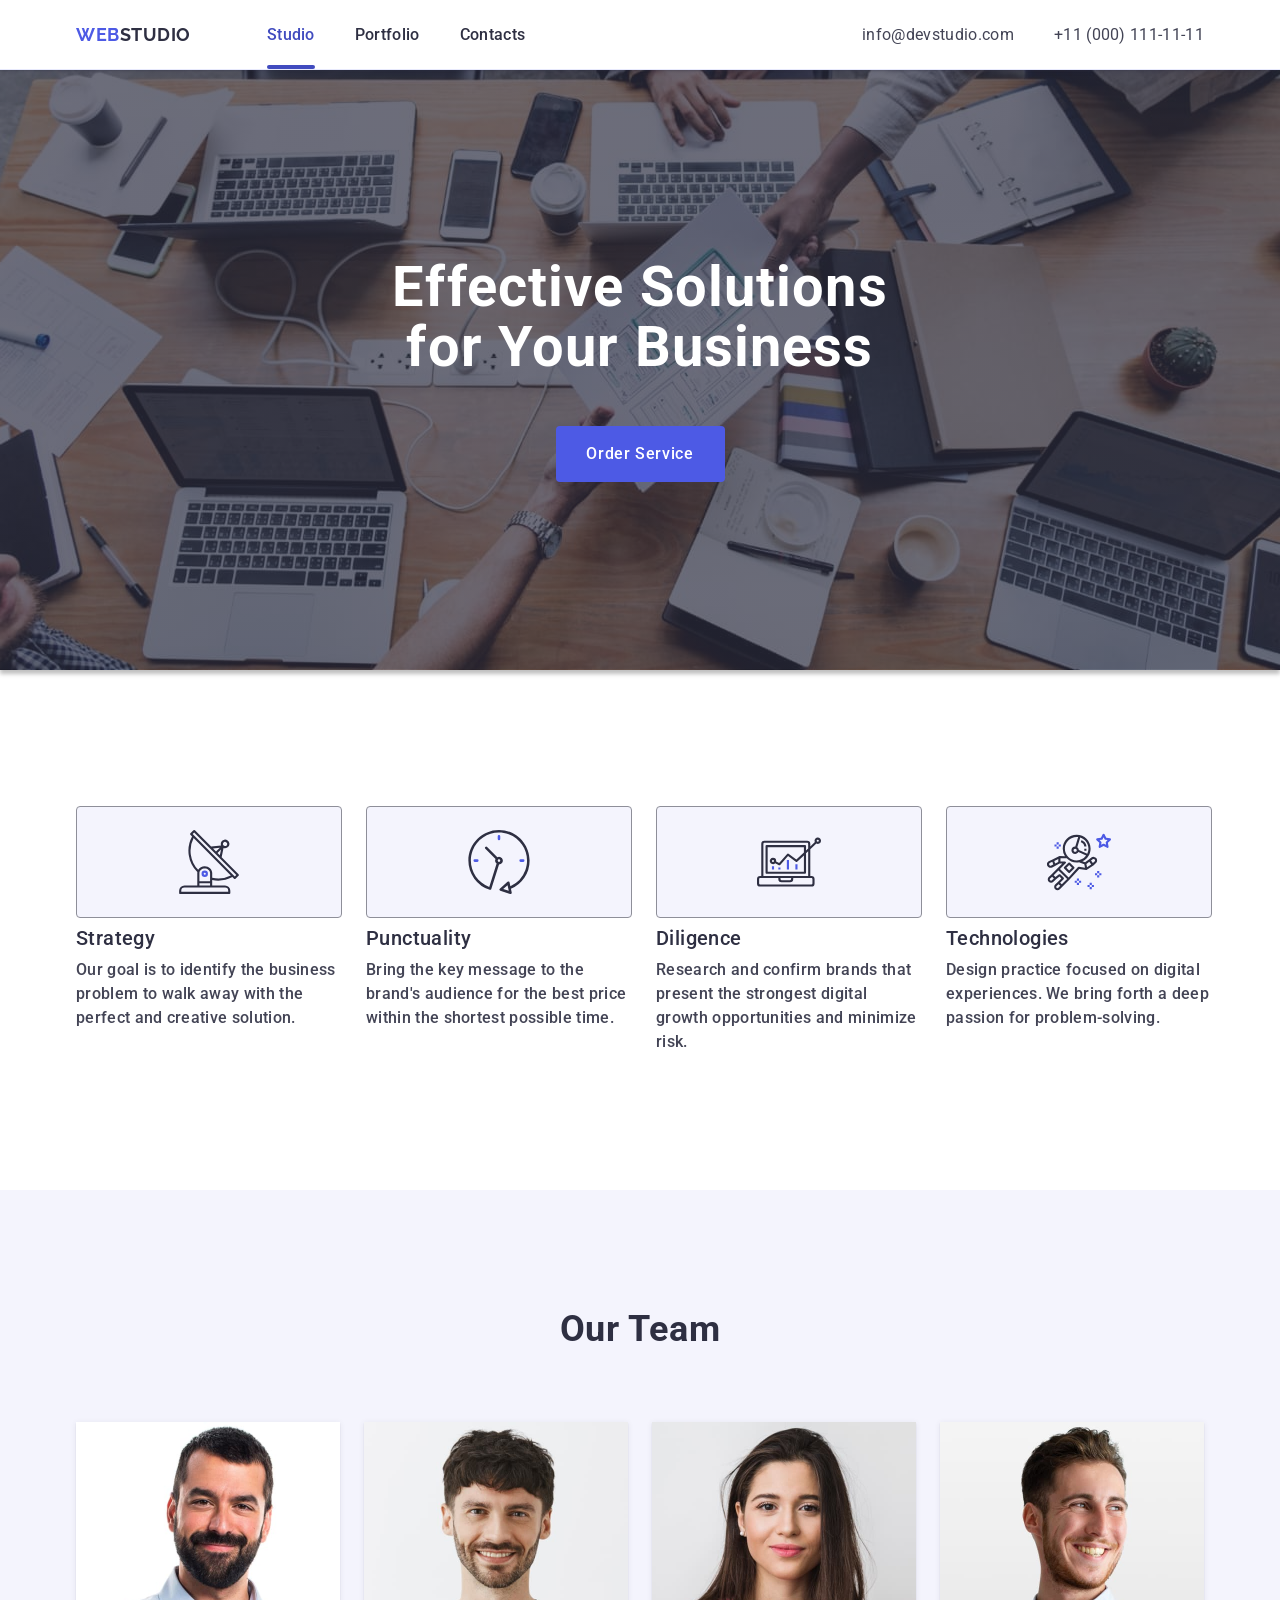
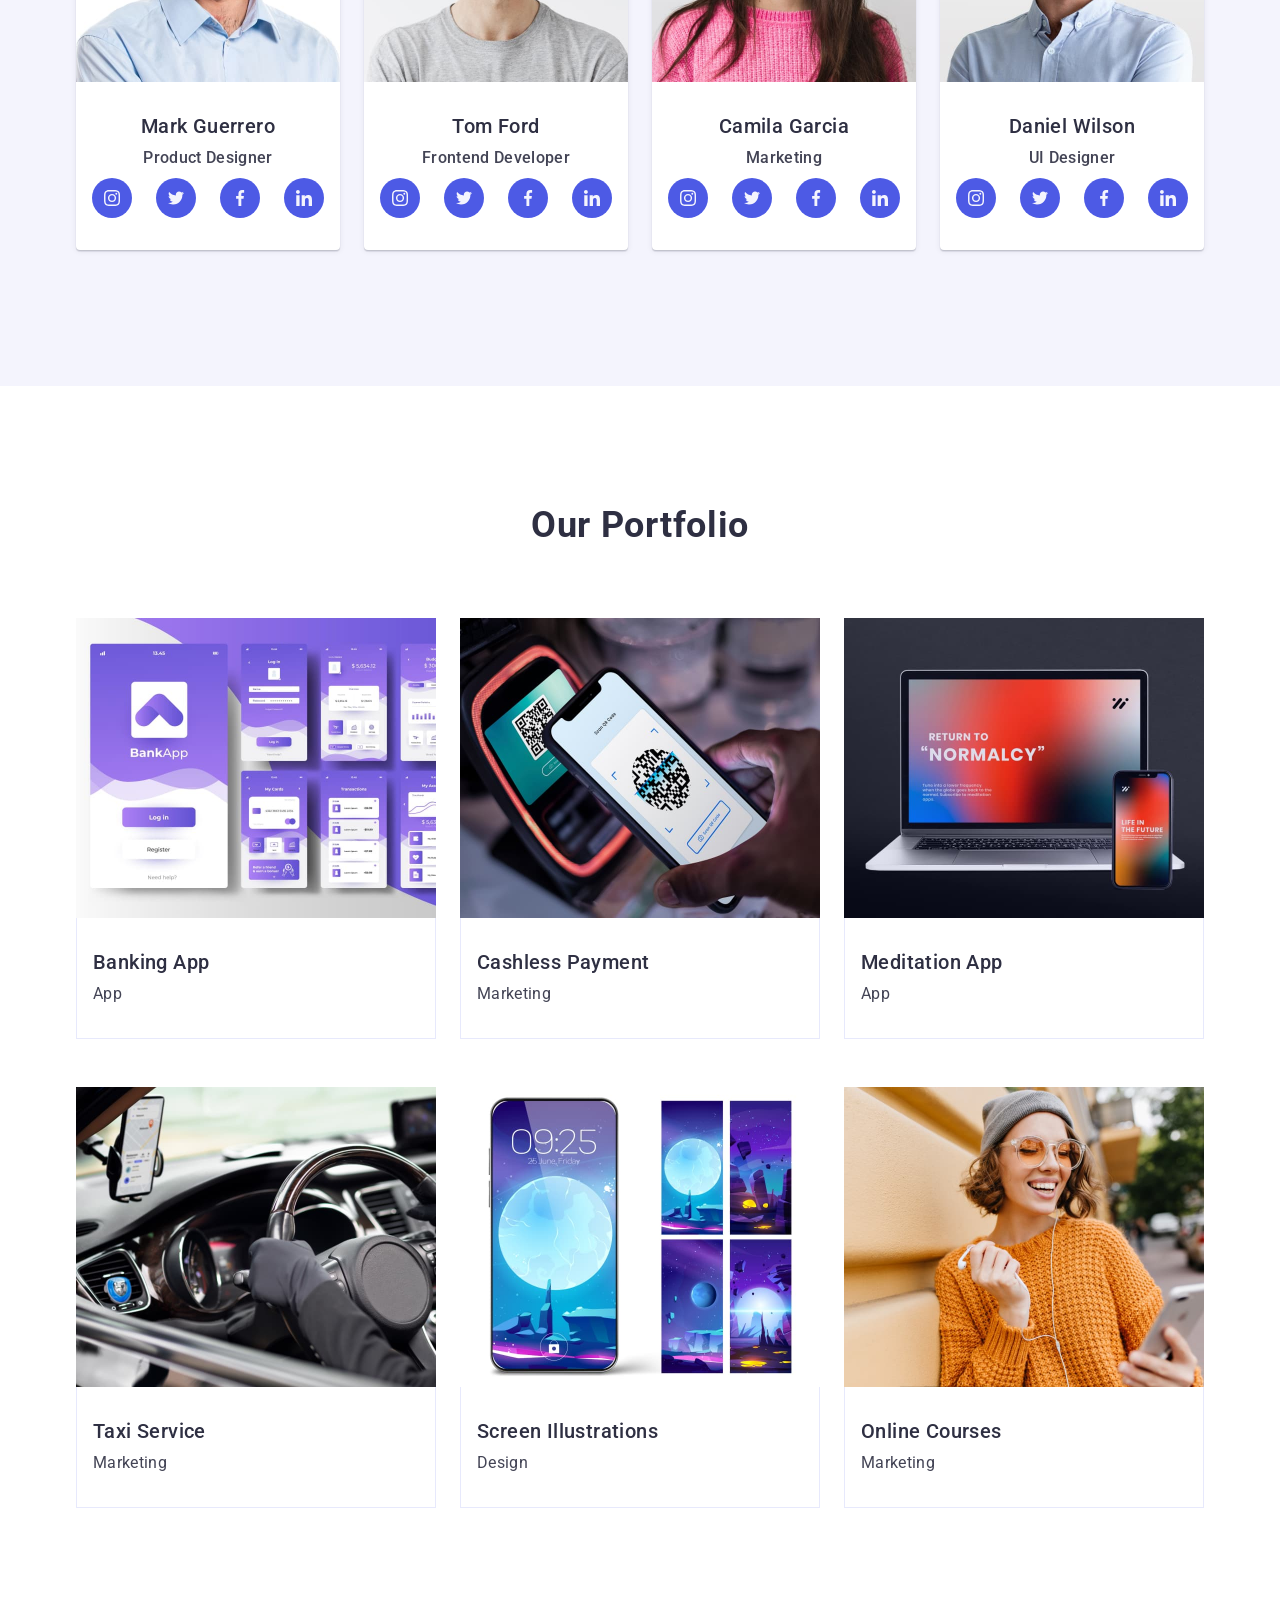
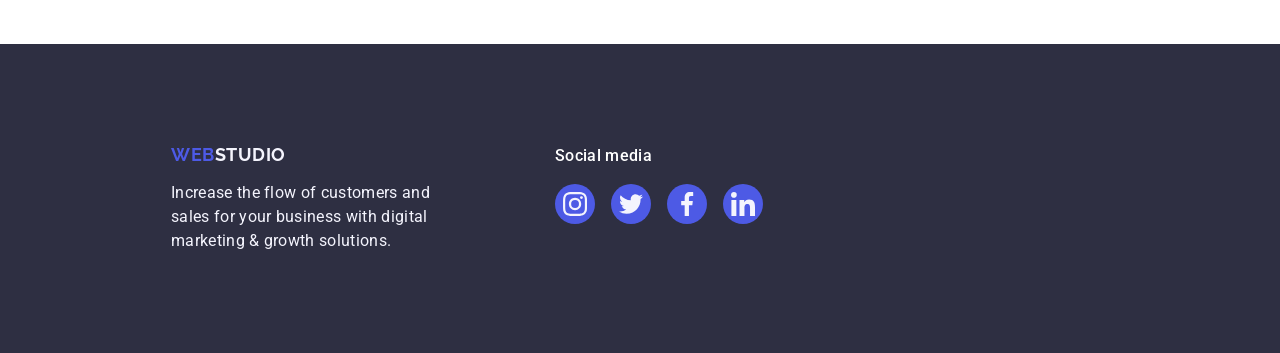
==== commit 6e48f804: "modified files" ====
--- a/index.html
+++ b/index.html
@@ -485,28 +485,28 @@
           <ul class="footer-sosial-media-list">
             <li class="footer-sosial-media-list-item">
               <a href="https://www.instagram.com/" class="icon-footer">
-                <svg width="16" height="16">
+                <svg width="24" height="24" ctass="icon-footer-item">
                   <use href="./images/icons.svg#icon-instagram"></use>
                 </svg>
               </a>
             </li>
             <li class="footer-sosial-media-list-item">
               <a href="https://twitter.com" class="icon-footer"
-                ><svg width="16" height="16">
+                ><svg width="24" height="24" ctass="icon-footer-item">
                   <use href="./images/icons.svg#icon-twitter"></use>
                 </svg>
               </a>
             </li>
             <li class="footer-sosial-media-list-item">
               <a href="https://facebook.com/" class="icon-footer">
-                <svg width="16" height="16">
+                <svg width="24" height="24" ctass="icon-footer-item">
                   <use href="./images/icons.svg#icon-facebook"></use>
                 </svg>
               </a>
             </li>
             <li class="footer-sosial-media-list-item">
               <a href="https://www.linkedin.com/" class="icon-footer">
-                <svg width="16" height="16">
+                <svg width="24" height="24" ctass="icon-footer-item">
                   <use href="./images/icons.svg#icon-linkedin"></use>
                 </svg>
               </a>
--- a/css/style.css
+++ b/css/style.css
@@ -409,7 +409,7 @@
     height: 100%;
     transform: translateY(100%);
     transition: transform 250ms cubic-bezier(0.4, 0, 0.2, 1);
-    padding: 40px 32px 0 32px;
+    padding: 40px 32px;
     font-weight: 400;
     font-size: 16px;
     line-height: 150%;
@@ -495,6 +495,7 @@
     line-height: 150%;
     letter-spacing: 0.02em;
     color: #ffffff;
+    margin-bottom: 16px;
 }
 
 .footer-sosial-media-list {
@@ -504,10 +505,8 @@
 }
 
 .footer-sosial-media-list-item {
-    
     width: 40px;
     height: 40px;
-
 }
 
 .icon-footer {
@@ -526,4 +525,8 @@
 .icon-footer:hover,
 .icon-footer:focus {
     background-color: #31d0aa;
+}
+
+.icon-footer-item {
+    fill: #f4f4fd;
 }
